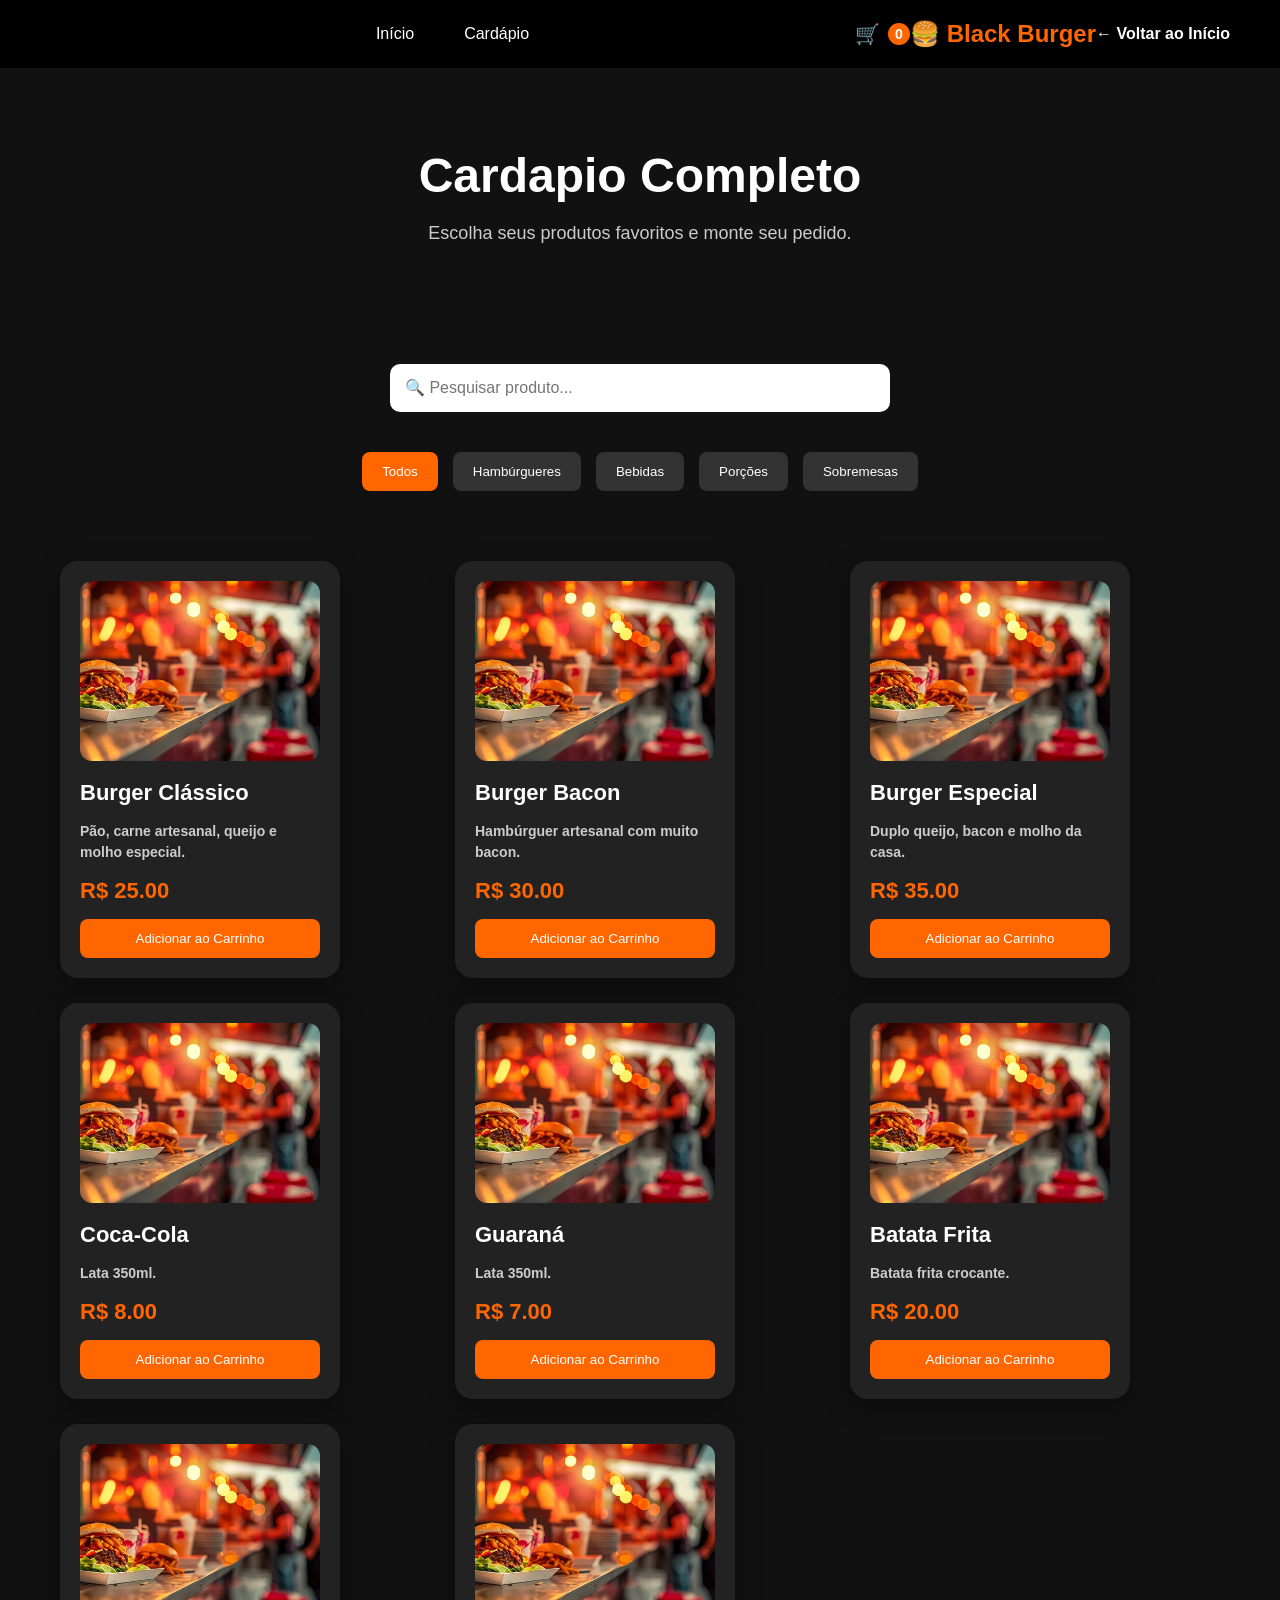
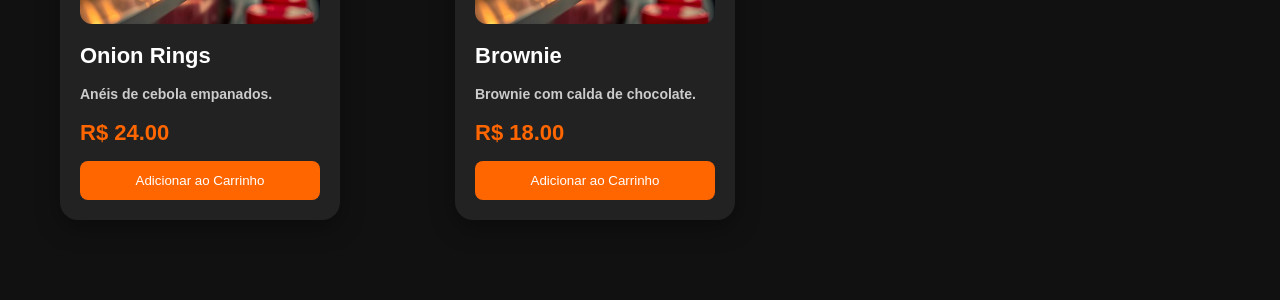
==== cardapio.html @ dda83026 "site funcional" ====
<!DOCTYPE html>
<html lang="pt-BR">
<head>
  <meta charset="UTF-8">
  <title>Cardápio - Black Burger</title>
  <link rel="stylesheet" href="css/style.css">
  <link rel="stylesheet" href="css/cardapio.css">
</head>

<body>

  <nav class="navbar-cardapio">

     <ul class="nav-menu">
    <li><a href="index.html">Início</a></li>
    <li><a href="#">Cardápio</a></li>
  </ul>

  <div class="carrinho">
            🛒 <span>0</span>

  </div>
  
    <h2>🍔 Black Burger</h2>
  <a href="index.html" class="voltar">
     ← Voltar ao Início
  </a>

  </nav>

  <div id="overlay" class="overlay">
    <div class="painel-carrinho">

        <div class="topo-carrinho">
            <h2>Seu Carrinho</h2>

            <button id="fecharCarrinho">
                ✖
            </button>

        </div>

        <div id="lista-carrinho">
        </div>

        <h3 id="total">
            Total: R$ 0,00
        </h3>

        <button id="finalizarPedido">
            Finalizar Pedido
        </button>

    </div>
</div>

  <header class="hero-cardapio">

  <h1>Cardapio Completo</h1>
  <p> Escolha seus produtos favoritos e monte seu pedido.</p>

  </header>

<section class="pesquisa">

  <input
  type="text"
  id="pesquisa"
  placeholder="🔍 Pesquisar produto..."
  >

</section>

<section class="filtros">

    <button class="filtro ativo" data-categoria="todos">
        Todos
    </button>

    <button class="filtro" data-categoria="hamburguer">
        Hambúrgueres
    </button>

    <button class="filtro" data-categoria="bebida">
        Bebidas
    </button>

    <button class="filtro" data-categoria="porcao">
        Porções
    </button>

    <button class="filtro" data-categoria="sobremesa">
        Sobremesas
    </button>

</section>

<main>

  <section id="produtos">
  </section>

</main>

<div id="toast" class="toast">
  Produto adicionado ao carrinho!
</div>

<script src="js/produtos.js"></script>
<script src="js/toast.js"></script>
<script src="js/carrinho.js"></script>
<script src="js/cardapio.js"></script>

</body>
</html>
---- css/style.css ----
* {
      margin: 0;
      padding: 0;
      box-sizing: border-box;
      font-family: 'Poppins', sans-serif;
    }

   body {
    background: #111;
  color: white;
} 

    nav{
  display: flex;
  justify-content: space-between;
  align-items: center;

  padding: 20px 50px;

  background: rgba(0,0,0,0.7);
  position: fixed;
  width: 100%;
  z-index: 1000;
}

.nav-menu{
  display: flex;
  justify-content: center;
  align-items: center;
  gap: 50px;
  list-style: none;
  flex: 1;
}

.carrinho{
  display: flex;
  align-items: center;
  gap: 8px;
  font-size: 20px;
  cursor: pointer;
}

.carrinho span{
    background:#ff6600;
    color:white;
    width:22px;
    height:22px;
    border-radius:50%;
    display:flex;
    justify-content:center;
    align-items:center;
    font-size:14px;
    font-weight:bold;
}

nav a{
  color: white;
  text-decoration: none;
}
    
    .hero {
      height: 100vh;
      background: 
    linear-gradient(rgba(0,0,0,0.6), rgba(0,0,0,0.6)),
   url('../imagens/logo.jpeg') no-repeat center/cover;
      text-align: center;
      padding-top: 100px;
      display: flex;
      flex-direction: column;
      justify-content: center;
      align-items: center;
    }

    .hero h1 {
      font-size: 5rem;
      margin-bottom: 20px;
    }

    .hero p{
      font-size:1.2rem;
      max-width: 600px;
      line-height: 1.6;
      margin-bottom: 40px;
    }

    .hero-info{
      margin-bottom:40px;
      color: #ffcc66;
      font-size: 18px;
      font-weight: 600;
    }

.diferenciais{
  padding: 80px 20px;
  text-align: center;
  background: #181818;
}

.diferenciais h2{
  font-size: 2.5rem;
  margin-bottom: 50px;
}

.cards-diferenciais{
  display: flex;
  justify-content: center;
  gap: 30px;
  flex-wrap: wrap;
}

.card-diferencial{
  background: #222;
  padding: 30px;
   width: 300px;
  transition: .3s;
  border-radius: 15px;
}

.card-diferencial:hover{
  transform: translateY(-8px);
}

.card-diferencial h3{
  font-size: 45px;
  margin-bottom: 20px;
}

.card-diferencial h4{
  color: #ff6600;
  margin-bottom: 15px;
  font-size: 22px;
}

.card-diferencial p{
  color: #ccc;
  line-height: 1.6;
}

    .sobre {
      text-align: center;
      padding: 50px 20px;
    }

    .sobre h2 {
      font-size: 2.5rem;
      margin-bottom: 10px ;
    }
   
.cardapio {
  text-align: center;
  padding: 50px 20px;
  margin-top: 40px;
}

.btn:hover{
   transform: translateY(-5px) scale(1.05);
    background:#ff8533;
    box-shadow:0 12px 25px rgba(255,102,0,.5);
}

   .btn{
    display: inline-block;
    background: #ff6600;
    color: white;
    padding: 18px 45px;
    border-radius: 10px;
    text-decoration: none;
    font-weight: bold;
    transition: 0.3s;
    box-shadow: 0 8px 20px rgba(255,102,0,.4);
    letter-spacing:1px;
} 
.btn-card:hover{
  background: #ff8533;
  transform:translateY(-3px);
}

    .destaques {
      padding: 80px 20px;
      text-align: center;
    }

    .destaques h2 {
      margin-bottom: 20px;
    }

    .descricao{
      color: #ccc;
      font-size:14px;
      margin: 15px 0;
      line-height: 1.5;
    }

    .preco{
      color: #ff6600;
      font-size: 22px;
      font-weight: bold;
    }

    .btn-card{
      background:#ff6600;
      color: white;
      padding:12px;
      border: none;
      border-radius:8px;
      cursor: pointer;
      width:100%;
      margin-top:15px;
      transition:.3s;
    }

    .avaliacao{
      color: #FFD700;
      font-size: 18px;
      margin-top: 12px;
    
    }
    .cards {
      display: flex;
      flex-wrap: wrap;
      justify-content: center;
      gap: 20px;
    }

    .card {
      background: #222;
      padding: 20px;
      border-radius: 18px;
      width: 280px;
      transition: .3s;
      overflow: hidden;
      box-shadow: 0 8px 25px rgba(0,0,0,.35);
    }

    .card h3{
      margin: 15px 0 8px;
      font-size: 22px;
    }

    .card p{
      font-weight: bold;
    }

    
    .card img {
      width: 100%;
      border-radius: 12px;
       height: 180px;
       object-fit: cover;
       transition: .4s;
    }

    .card:hover img{
      transform: scale(1.05);
    }

    .card:hover{
  transform: translateY(-8px);
}

.painel-carrinho{
    width:420px;
    height:100vh;
    max-width:100%;
    background:#1b1b1b;
    color: white;
    display:flex;
    flex-direction:column;
    transform: translateX(100%);
    transition: .35s;
    box-shadow:-5px 0 20px rgba(0,0,0,.4);
}

#total{
  color:white;
}

.overlay.ativo .painel-carrinho{
    transform:translateX(0);
}

.topo-carrinho{
    display:flex;
    justify-content:space-between;
    align-items:center;
    padding:20px;
    border-bottom: 1px solid #333;
}

.topo-carrinho h2{
  margin: 0;
}

.painel-carrinho h2{
  color: #ff6600;
}

#fecharCarrinho{
    background:none;
    border:none;
    font-size:24px;
    cursor:pointer;
    transition:.3s;
    position: relative;
    z-index:99999;
}

#fecharCarrinho:hover{
    transform:rotate(90deg);
}

#lista-carrinho{
  flex:1;
  overflow-y:auto ;
  padding:20px;
}

#total{
    padding:15px 20px;
    border-top:1px solid #ddd;
    font-size:20px;
    font-weight:bold;
}

#finalizarPedido{
  width:calc(100% - 40px);
  margin: 20px;
  border-radius: 10px;
  transition: .3s ease;
  color: white;
  background-color: #ff6600;
  cursor: pointer;
  border:none;
  margin-top: 15px;
  padding: 12px 18px;
  font-size: 14px;
  font-weight: bold;
  box-shadow: 0 4px 10px rgba(0,0,0,0.3);
}

#finalizarPedido:hover {
  transform: translateY(-4px);
  background-color: #ff7b26;
  box-shadow:0 8px 18px rgba(255,102,0,.45);
}

#finalizarPedido:active{
  transform: scale(.97);
}

.escondido{
  display:none;
}

#total{
  margin-top: 20px;
  font-size: 20px;
}

.controle-quantidade{
    display:flex;
    justify-content:center;
    align-items:center;
    gap:12px;
    margin:15px 0;
}

.controle-quantidade button{
    width:35px;
    height:35px;
    border:none;
    border-radius:8px;
    background:#ff6600;
    color:white;
    cursor:pointer;
    font-size:18px;
}

.controle-quantidade span{
    font-size:18px;
    font-weight:bold;
    min-width:20px;
    text-align:center;
}

.remover{
    width:100%;
    margin-top:10px;
    padding:10px;
    border:none;
    border-radius:8px;
    background:#c0392b;
    color:white;
    cursor:pointer;
}

    footer {
      text-align: center;
      padding: 30px;
      background: #000;
      margin-top: 50px;
    }

    #toast{
    position: fixed;
    right: 20px;
    bottom: 20px;
    background: #222;
    color: white;
    padding: 15px 20px;
    border-left: 5px solid #ff6600;
    border-radius: 10px;
    box-shadow: 0 10px 25px rgba(0,0,0,.35);
    opacity: 0;
    pointer-events: none;
    transform: translateY(30px);
    transition: .3s;
    z-index: 9999;
}

#toast.mostrar{
    opacity: 1;
    transform: translateY(0);
}

.toast{
    position: fixed;
    right: 20px;
    bottom: 20px;
    background: #27ae60;
    color: white;
    padding: 15px 22px;
    border-radius: 10px;
    font-weight: bold;
    opacity: 0;
    transform: translateY(30px);
    transition: .35s;
    pointer-events: none;
    z-index: 9999;
}

.toast.mostrar{
    opacity: 1;
    transform: translateY(0);
}

.overlay.ativo .painel-carrinho{
    transform: translateX(0);
}

.carrinho-vazio{
    text-align:center;
    padding:35px 10px;
    color:#ccc;
}

.carrinho-vazio h3{
    font-size:42px;
    margin-bottom:15px;
}

.carrinho-vazio p{
    font-weight:bold;
    margin-bottom:8px;
}

.carrinho-vazio small{
    color:#888;
    line-height:1.5;
}

.overlay{
    position: fixed;
    inset: 0;
    background: rgba(0,0,0,.55);
    display: flex;
    justify-content: flex-end;
    opacity: 0;
    visibility: hidden;
    transition: .35s;
    z-index: 9999;
}

.overlay.ativo{
    opacity: 1;
    visibility: visible;
}

/* FUNDO ESCURO */

.overlay{
    position: fixed;
    inset: 0;
    background: rgba(0,0,0,.55);
    display: flex;
    justify-content: flex-end;
    opacity: 0;
    visibility: hidden;
    transition: .35s;
    z-index: 9999;
}

.overlay.ativo{
    opacity: 1;
    visibility: visible;
}

    @media (max-width: 600px) {
      .hero h2 {
        font-size: 1.8rem;
      }
    }
---- css/cardapio.css ----
body{
    background:#111;
    color:white;
    font-family:'Poppins',sans-serif;
}

.navbar-cardapio{
    display:flex;
    justify-content:space-between;
    align-items:center;
    padding:20px 50px;
    background:#000;
    position:sticky;
    top:0;
    z-index:1000;
}

.navbar-cardapio h2{
    color:#ff6600;
}

.voltar{
    color:white;
    text-decoration:none;
    font-weight:bold;
    transition:.3s;
}

.voltar:hover{
    color:#ff6600;
}

.hero-cardapio{
    text-align:center;
    padding:80px 20px;
}

.hero-cardapio h1{
    font-size:48px;
    margin-bottom:20px;
}

.hero-cardapio p{
    color:#ccc;
    font-size:18px;
}

.pesquisa{
    display:flex;
    justify-content:center;
    margin:40px 0;
}

#pesquisa{
    width:500px;
    max-width:90%;
    padding:15px;
    border:none;
    border-radius:10px;
    font-size:16px;
}

.filtros{
    display:flex;
    justify-content:center;
    gap:15px;
    flex-wrap:wrap;
    margin-bottom:50px;
}

.filtro{
    padding:12px 20px;
    border:none;
    border-radius:8px;
    cursor:pointer;
    background:#333;
    color:white;
    transition:.3s;
}

.filtro:hover{
    background:#ff6600;
}

.filtro.ativo{
    background:#ff6600;
}

#produtos{
    display:grid;
    grid-template-columns:repeat(auto-fit,minmax(280px,1fr));
    gap:25px;
    padding:20px 60px 80px;
}
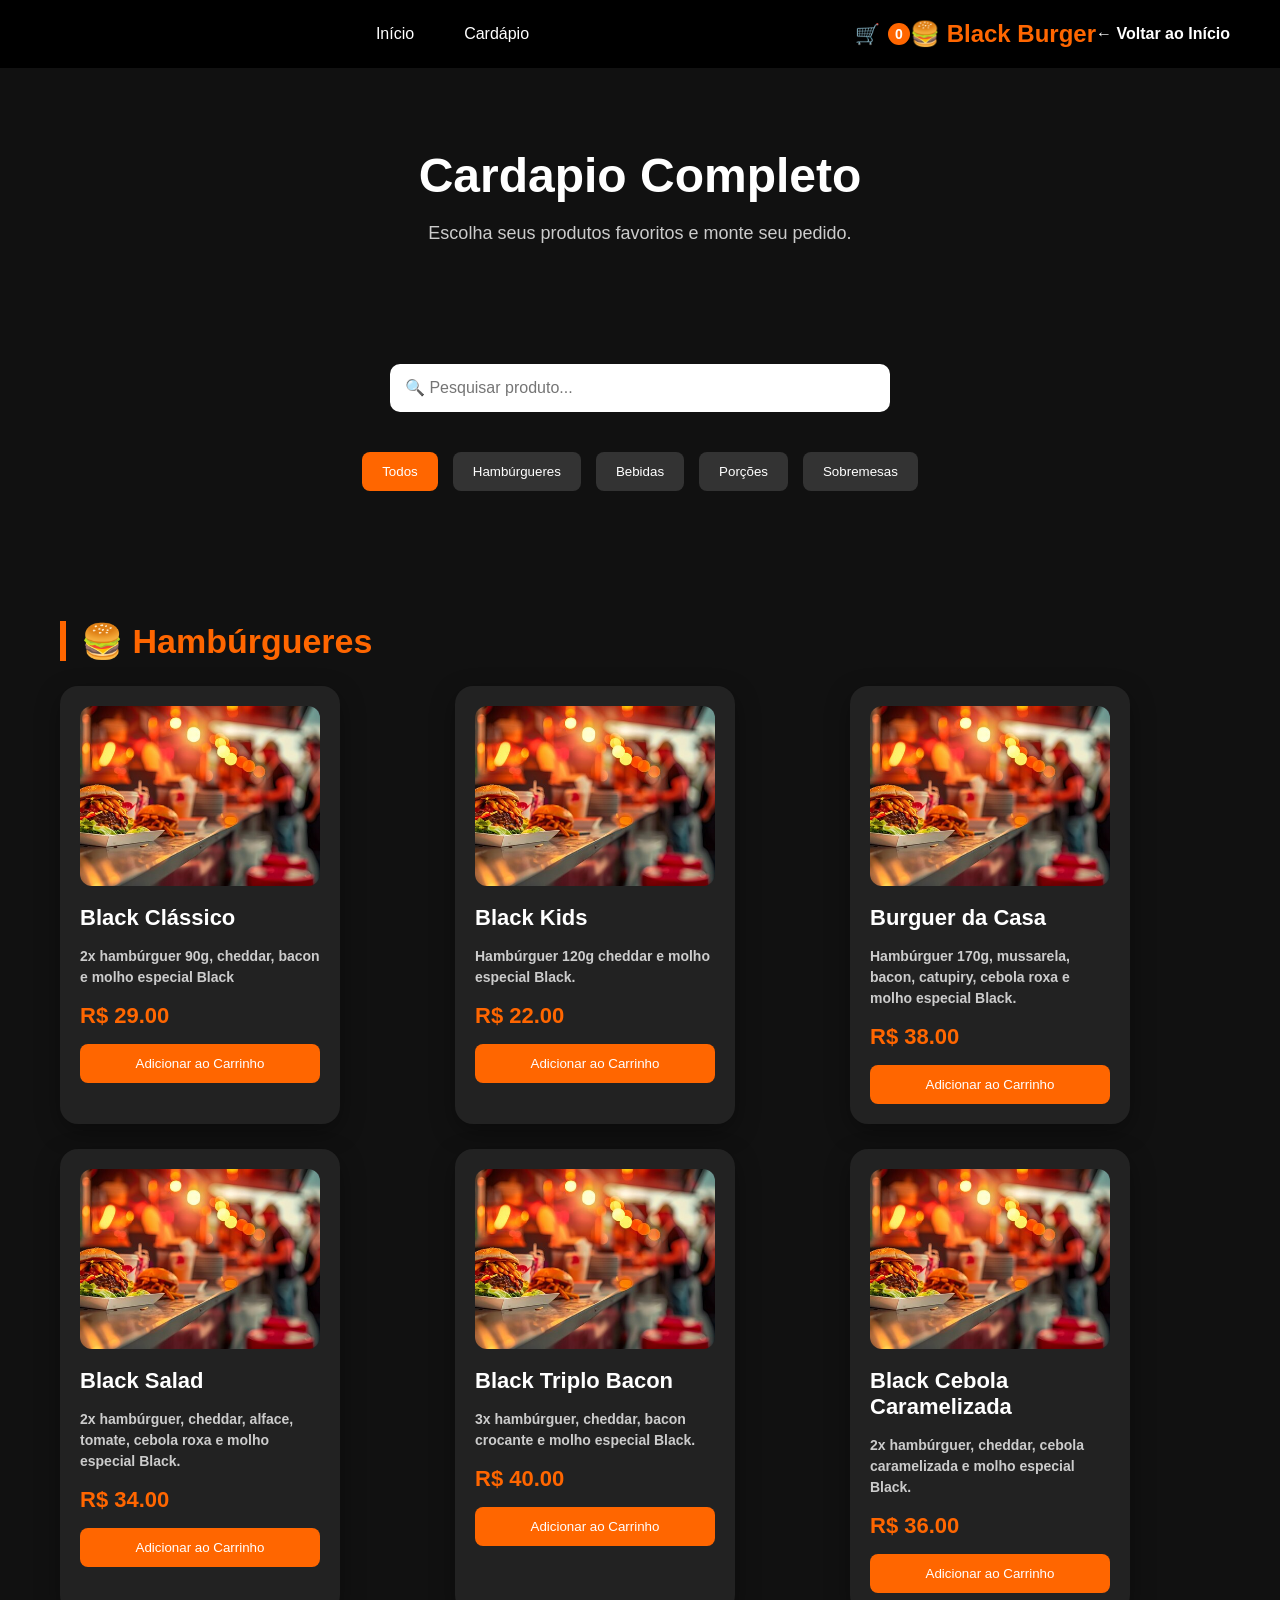
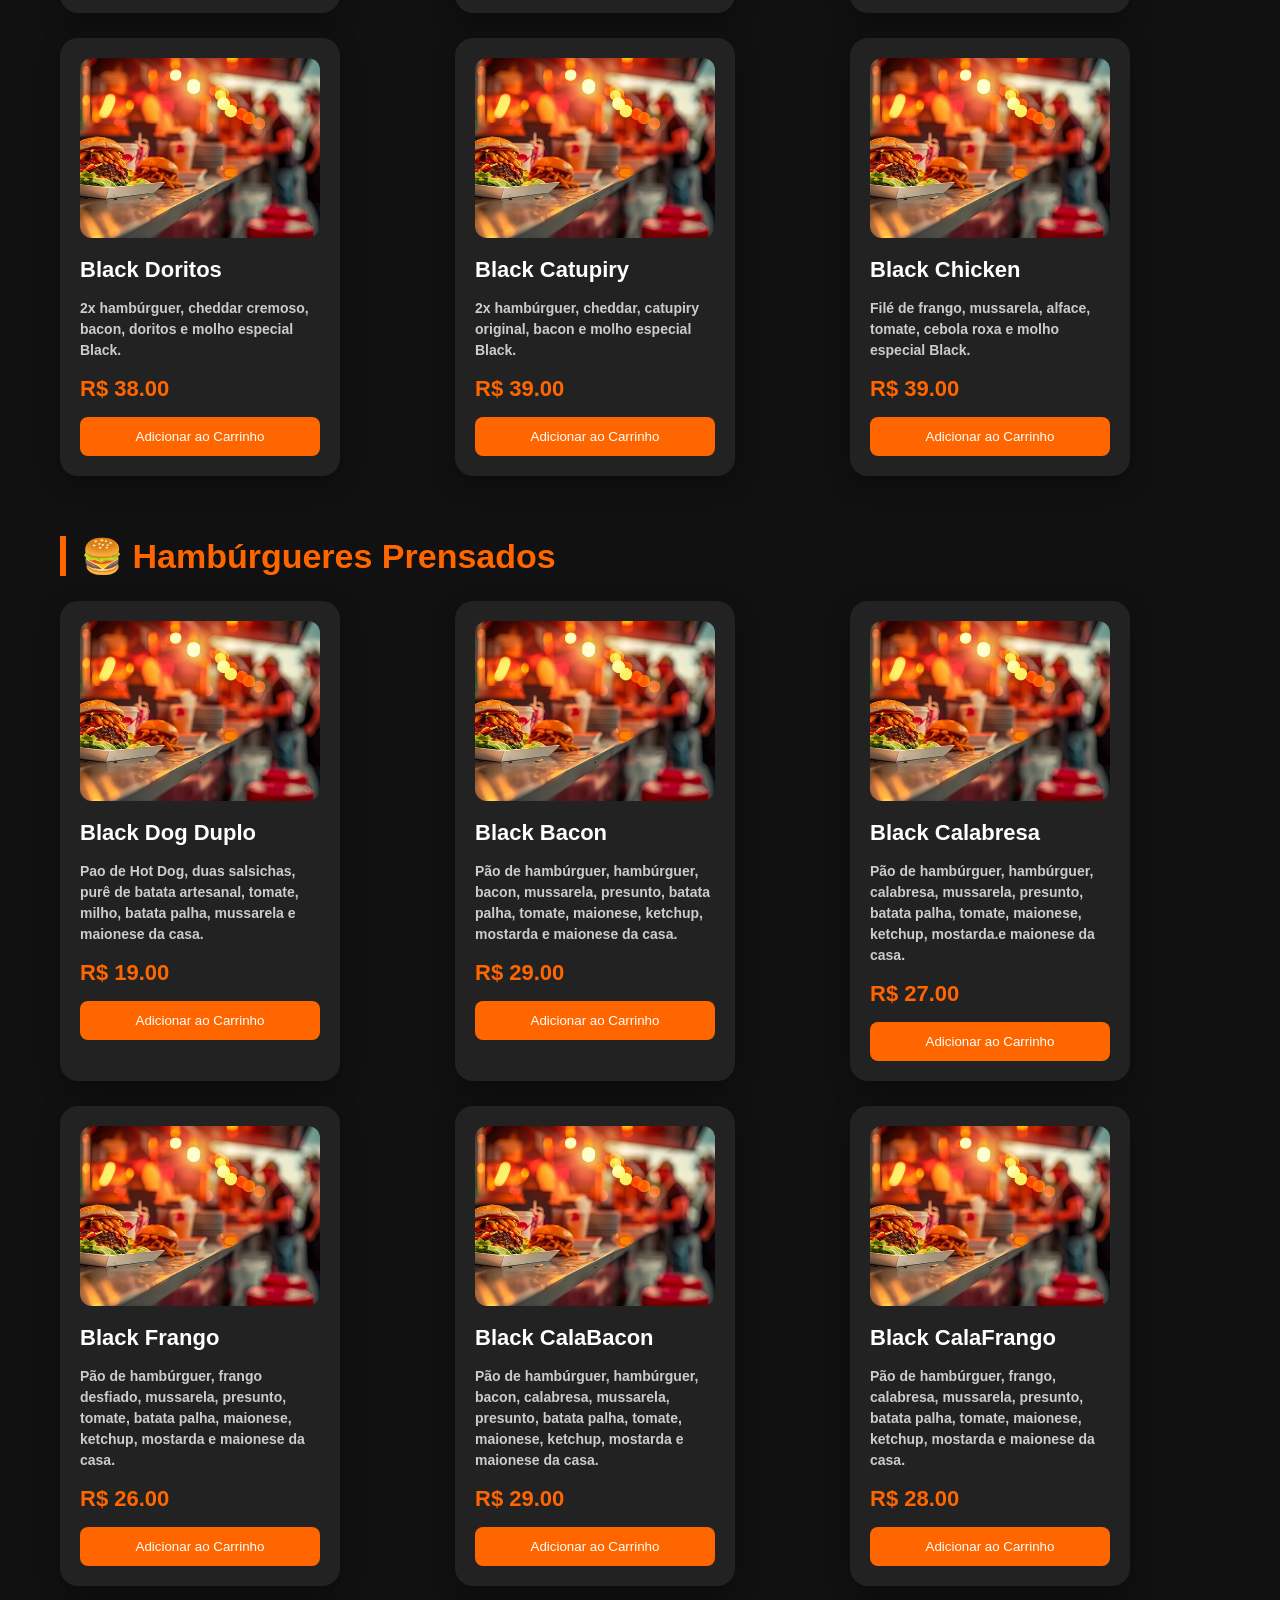
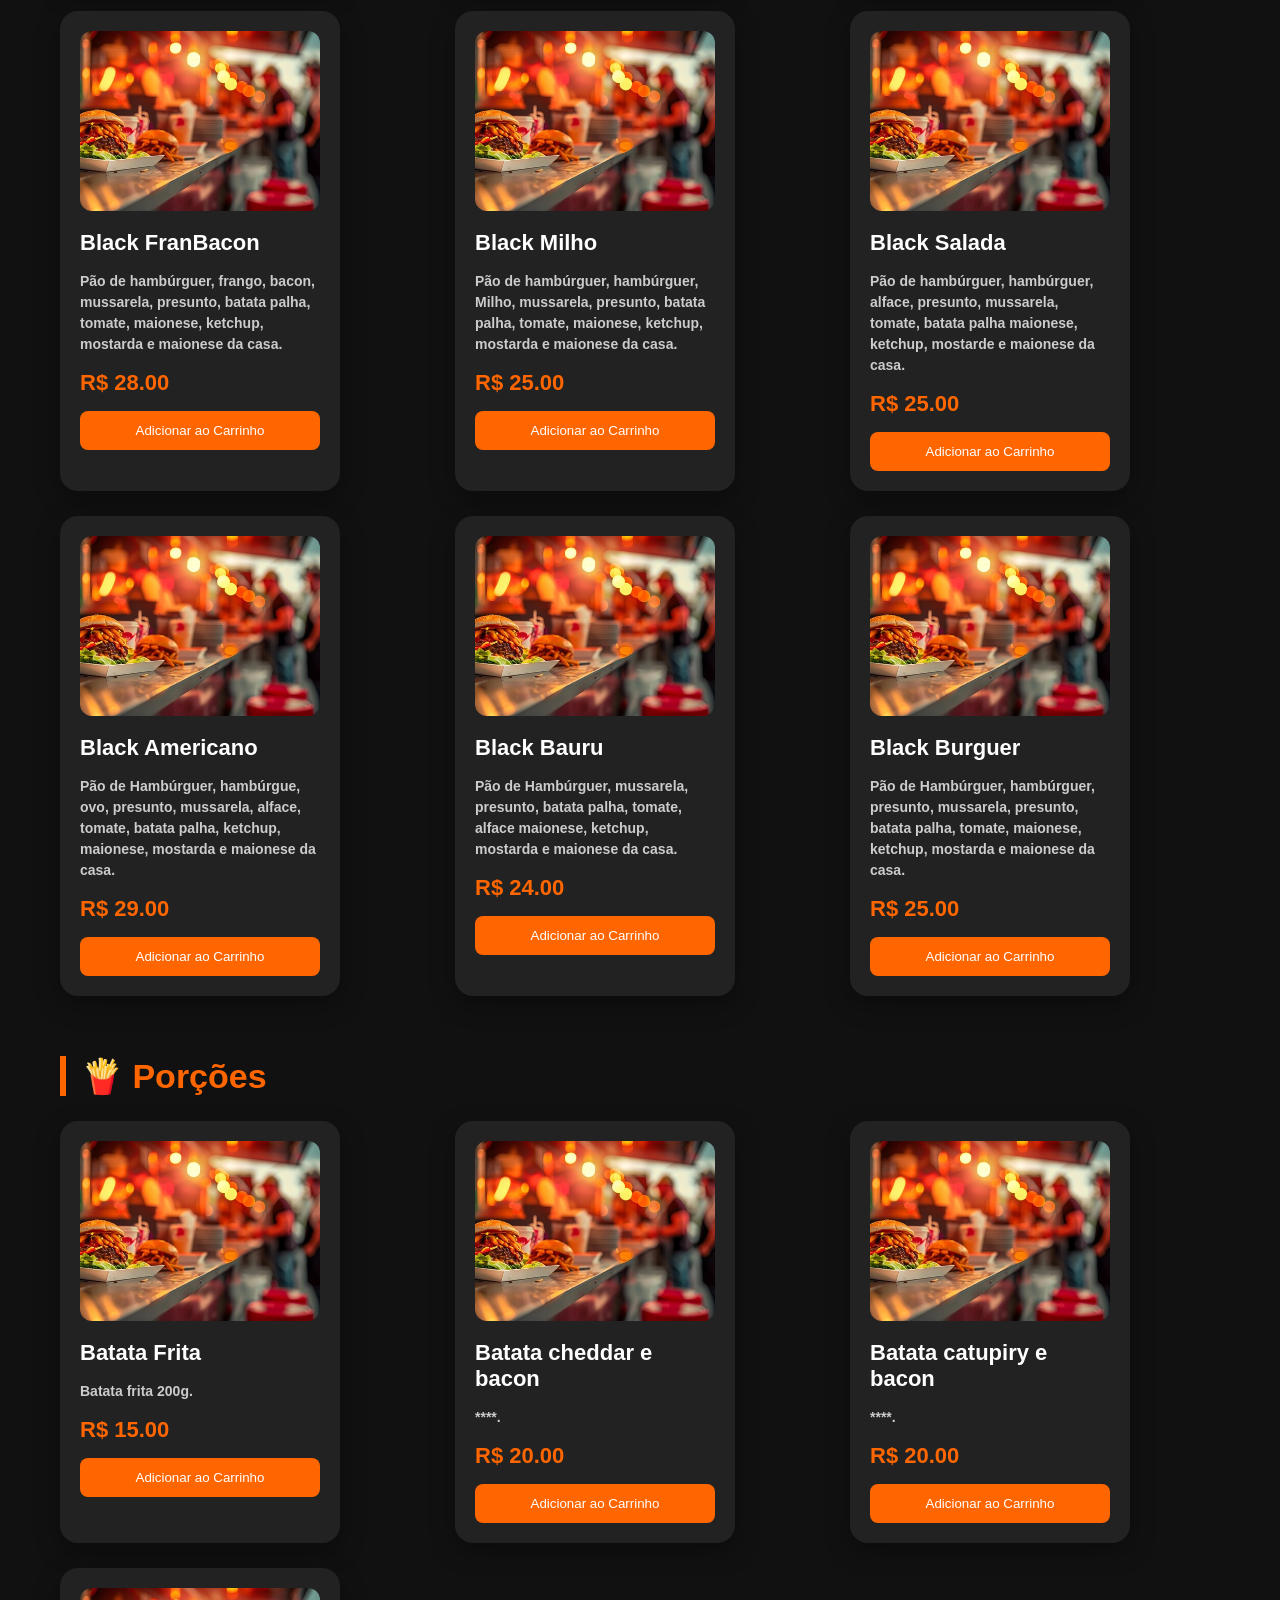
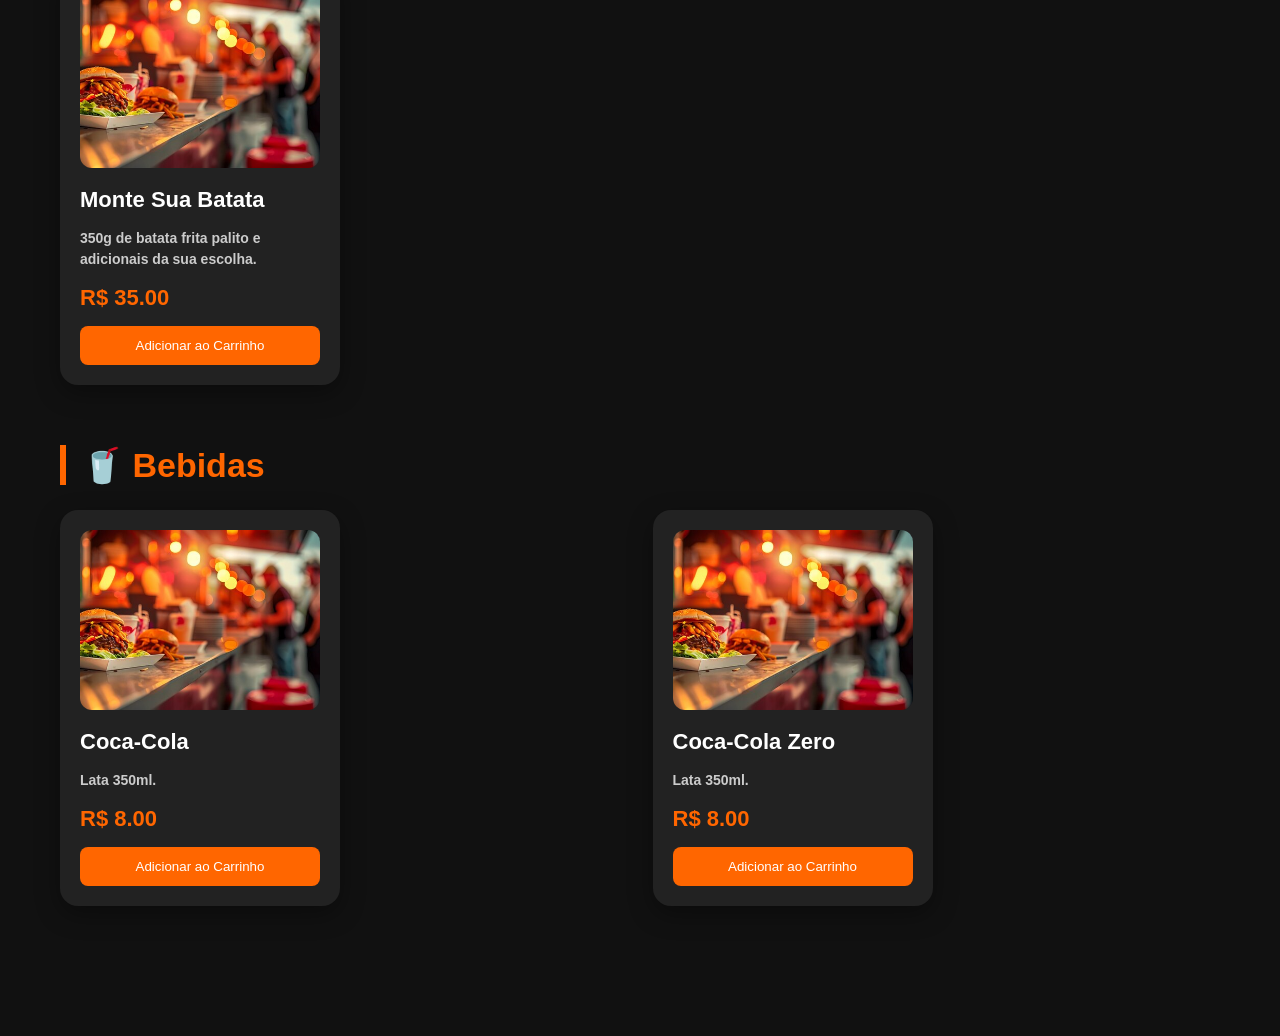
==== commit 50f03ee3: "adiciona modal para seleção de combo" ====
--- a/cardapio.html
+++ b/cardapio.html
@@ -5,6 +5,7 @@
   <title>Cardápio - Black Burger</title>
   <link rel="stylesheet" href="css/style.css">
   <link rel="stylesheet" href="css/cardapio.css">
+  <link rel="stylesheet" href="css/responsivo.css">
 </head>
 
 <body>
@@ -97,13 +98,38 @@
 
 <main>
 
-  <section id="produtos">
-  </section>
-
+  <div id="produtos"> </div>
+  
 </main>
 
 <div id="toast" class="toast">
   Produto adicionado ao carrinho!
+</div>
+
+<div id="modalCombo" class="modal-combo">
+    <div class="modal-conteudo">
+        <h2 id="tituloCombo"></h2>
+        <p>Escolha como deseja seu pedido:</p>
+
+        <button id="btnLanche" class="btn-opcao">
+            🍔 Apenas Lanche
+        <small id="precoLanche"></small>
+    </button>
+
+   <button id="btnCombo" class="btn-opcao destaque">
+    🍟 Combo ⭐
+    <small>
+        Acompanha Batata Frita + Refrigerante
+    </small>
+    <small id="precoCombo"></small>
+</button>
+
+        <button id="fecharModal" class="btn-fechar">
+            Cancelar
+        </button>
+
+    </div>
+
 </div>
 
 <script src="js/produtos.js"></script>
--- a/css/style.css
+++ b/css/style.css
@@ -353,8 +353,11 @@
 }
 
 #total{
-  margin-top: 20px;
-  font-size: 20px;
+ padding:20px;
+ font-size:22px;
+ color:#fff;   
+ border-top:1px solid #333;
+ font-weight:bold;
 }
 
 .controle-quantidade{
@@ -385,13 +388,18 @@
 
 .remover{
     width:100%;
-    margin-top:10px;
+    margin-top:12px;
     padding:10px;
+    background:#c0392b;
     border:none;
+    color:white;
     border-radius:8px;
-    background:#c0392b;
-    color:white;
     cursor:pointer;
+    transition:.3s;
+}
+
+.remover:hover{
+    background:#e74c3c;
 }
 
     footer {
@@ -469,6 +477,8 @@
     line-height:1.5;
 }
 
+/* FUNDO ESCURO */
+
 .overlay{
     position: fixed;
     inset: 0;
@@ -486,28 +496,156 @@
     visibility: visible;
 }
 
-/* FUNDO ESCURO */
-
-.overlay{
+.item-carrinho{
+    background: #222;
+    border: 1px solid #333;
+    border-radius: 12px;
+    padding: 15px;
+    margin-bottom: 15px;
+    transition: .3s;
+}
+
+.item-carrinho:hover{
+    border-color: #ff6600;
+    transform: translateY(-2px);
+}
+
+.item-carrinho h4{
+    color:#fff;
+    font-size:18px;
+    margin-bottom:10px;
+}
+
+.subtotal{
+    text-align:center;
+    font-size:18px;
+    font-weight:bold;
+    color:#ff6600;
+    margin:10px 0;
+}
+
+.controle-quantidade button:hover{
+    background:#ff8533;
+}
+
+.controle-quantidade button:active{
+    transform:scale(.95);
+}
+
+
+
+
+.modal-combo{
     position: fixed;
     inset: 0;
-    background: rgba(0,0,0,.55);
+    background: rgba(0,0,0,.6);
+    display: none;
+    justify-content: center;
+    align-items: center;
+    z-index: 9999;
+}
+
+.modal-combo.ativo{
     display: flex;
-    justify-content: flex-end;
-    opacity: 0;
-    visibility: hidden;
-    transition: .35s;
-    z-index: 9999;
-}
-
-.overlay.ativo{
-    opacity: 1;
-    visibility: visible;
-}
-
-    @media (max-width: 600px) {
-      .hero h2 {
-        font-size: 1.8rem;
-      }
-    }
-    +}
+
+.modal-conteudo{
+    width: 90%;
+    max-width: 380px;
+    background: #1a1a1a;
+    color:white;
+    border:2px soli #ff6600;
+    border-radius: 15px;
+    padding: 25px;
+    text-align: center;
+    animation: aparecer .3s ease;
+}
+
+.modal-conteudo h2{
+    margin-bottom: 10px;
+}
+
+.modal-conteudo p{
+    margin-bottom: 20px;
+    color: #d6d6d6;
+}
+
+.btn-opcao{
+    width: 100%;
+    border: none;
+    border-radius: 10px;
+    padding: 15px;
+    margin-bottom: 12px;
+    background: #ff6600;
+    color: white;
+    font-size: 16px;
+    font-weight: bold;
+    cursor: pointer;
+    transition: .3s;
+}
+
+.btn-opcao:hover{
+    transform: translateY(-3px);
+}
+
+.btn-opcao small{
+    display: block;
+    font-size: 13px;
+    margin-top: 5px;
+}
+
+.btn-fechar{
+    width: 100%;
+    border:1px solid #2c2c2c;
+    background: #2c2c2c;
+    color:white;
+    padding: 12px;
+    border-radius: 10px;
+    cursor: pointer;
+    transition: .3s;
+}
+
+.btn-fechar:hover{
+    background: #3b3b3b;
+}
+
+.destaque{
+    position: relative;
+    border:2px solid #ffd700;
+    box-shadow:0 0 15px rgba(255,215,0,.35);
+}
+
+.destaque::before{
+    content:"MAIS PEDIDO";
+    position:absolute;
+    top:-12px;
+    right:12px;
+    background:#ff6600;
+    color:white;
+    padding:3px 8px;
+    border-radius:20px;
+    font-size:11px;
+    font-weight:bold;
+}
+
+.texto-combo{
+    display:block;
+    margin-top:5px;
+    font-size:13px;
+    color:#ffe082;
+    font-weight:500;
+}
+
+@keyframes aparecer{
+
+    from{
+        opacity:0;
+        transform:scale(.9);
+    }
+
+    to{
+        opacity:1;
+        transform:scale(1);
+    }
+
+}
--- a/css/cardapio.css
+++ b/css/cardapio.css
@@ -87,8 +87,27 @@
 }
 
 #produtos{
+    padding:20px 60px 80px;
+}
+
+.grid-categoria{
     display:grid;
     grid-template-columns:repeat(auto-fit,minmax(280px,1fr));
     gap:25px;
-    padding:20px 60px 80px;
+    margin-bottom:50px;
+}
+
+.titulo-categoria{
+    margin:60px 0 25px;
+    color:#ff6600;
+    font-size:34px;
+    border-left:6px solid #ff6600;
+    padding-left:15px;
+}
+
+.grid-categoria{
+    display:grid;
+    grid-template-columns:repeat(auto-fit,minmax(280px,1fr));
+    gap:25px;
+    margin-bottom:50px;
 }
--- a/css/responsivo.css
+++ b/css/responsivo.css
@@ -0,0 +1,147 @@
+@media (max-width:768px){
+
+nav,
+.navbar-cardapio{
+    padding:15px 25px;
+}
+
+.nav-menu{
+    gap:25px;
+}
+
+.hero h1{
+    font-size:3.5rem;
+}
+
+.hero p{
+    font-size:18px;
+}
+
+.cards{
+    gap:25px;
+}
+
+.card{
+    width:320px;
+}
+
+.cards-diferenciais{
+    gap:20px;
+}
+
+.card-diferencial{
+    width:320px;
+}
+
+#produtos{
+    padding:20px;
+}
+
+.hero-cardapio h1{
+    font-size:40px;
+}
+
+.hero-cardapio p{
+    font-size:17px;
+}
+
+.painel-carrinho{
+    width:380px;
+}
+
+}
+
+@media(max-width:600px){
+
+nav{
+    padding:12px 20px;
+}
+
+.nav-menu{
+    gap:15px;
+}
+
+.nav-menu a{
+    font-size:12px;
+}
+
+.hero{
+    background-position:center;
+}
+
+.hero h1{
+    font-size:2.4rem;
+    line-height:1.1;
+}
+
+.hero p{
+    font-size:15px;
+    padding:0 20px;
+}
+
+.cards{
+    flex-direction:column;
+    align-items:center;
+}
+
+.card{
+    width:100%;
+    padding:15px;
+    max-width:350px;
+}
+
+.btn{
+    padding:14px 30px;
+}
+
+#produtos{
+    grid-template-columns:1fr;
+    padding:12px;
+}
+
+.painel-carrinho{
+    width:100%;
+}
+
+.cards-diferenciais{
+    flex-direction:column;
+    align-items:center;
+}
+
+.card-diferencial{
+    width:100%;
+    max-width:350px;
+}
+
+.hero-info{
+    font-size:15px;
+}
+
+.hero-cardapio h1{
+    font-size:34px;
+}
+
+.hero-cardapio p{
+    font-size:15px;
+    padding:0 20px;
+}
+
+.titulo-categoria{
+    font-size:28px;
+}
+
+.grid-categoria{
+    display:flex;
+    flex-direction:column;
+    align-items:center;
+}
+
+footer{
+    padding:30px 20px;
+}
+
+footer p{
+    font-size:14px;
+}
+
+}
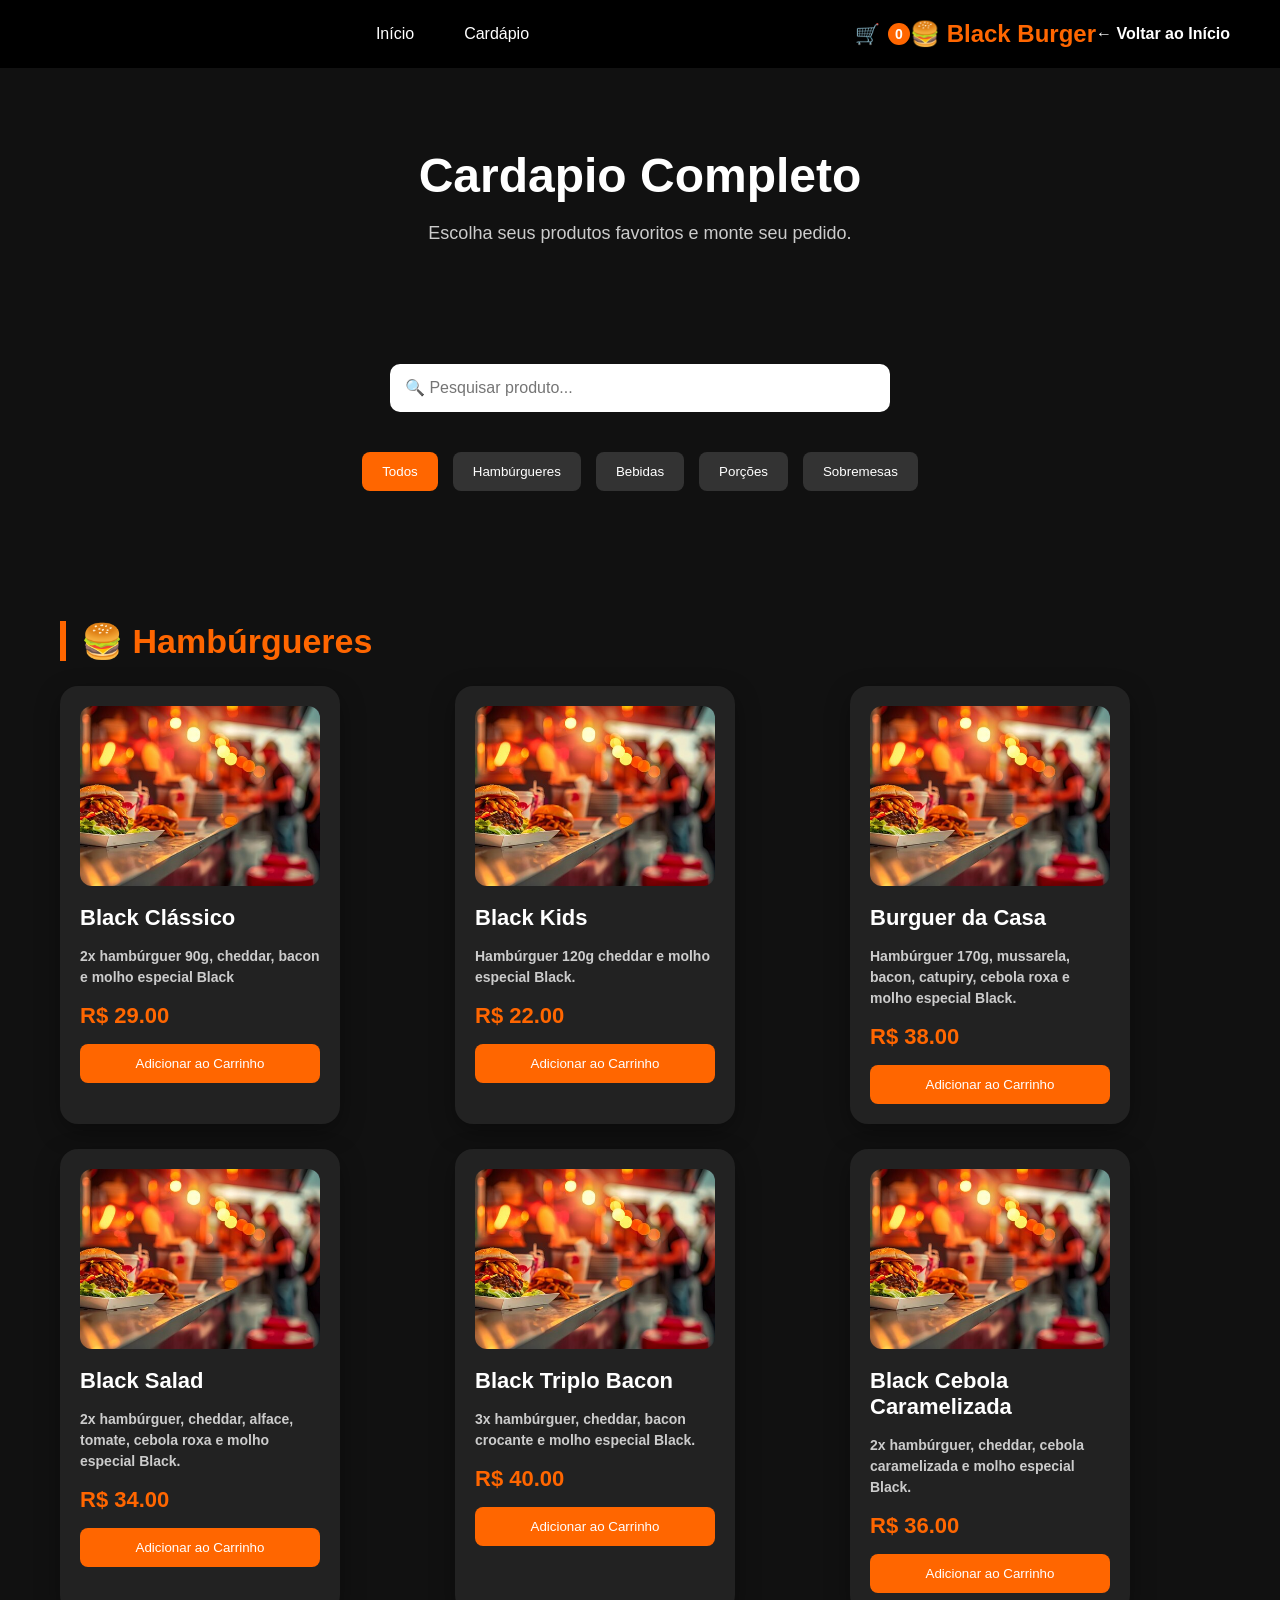
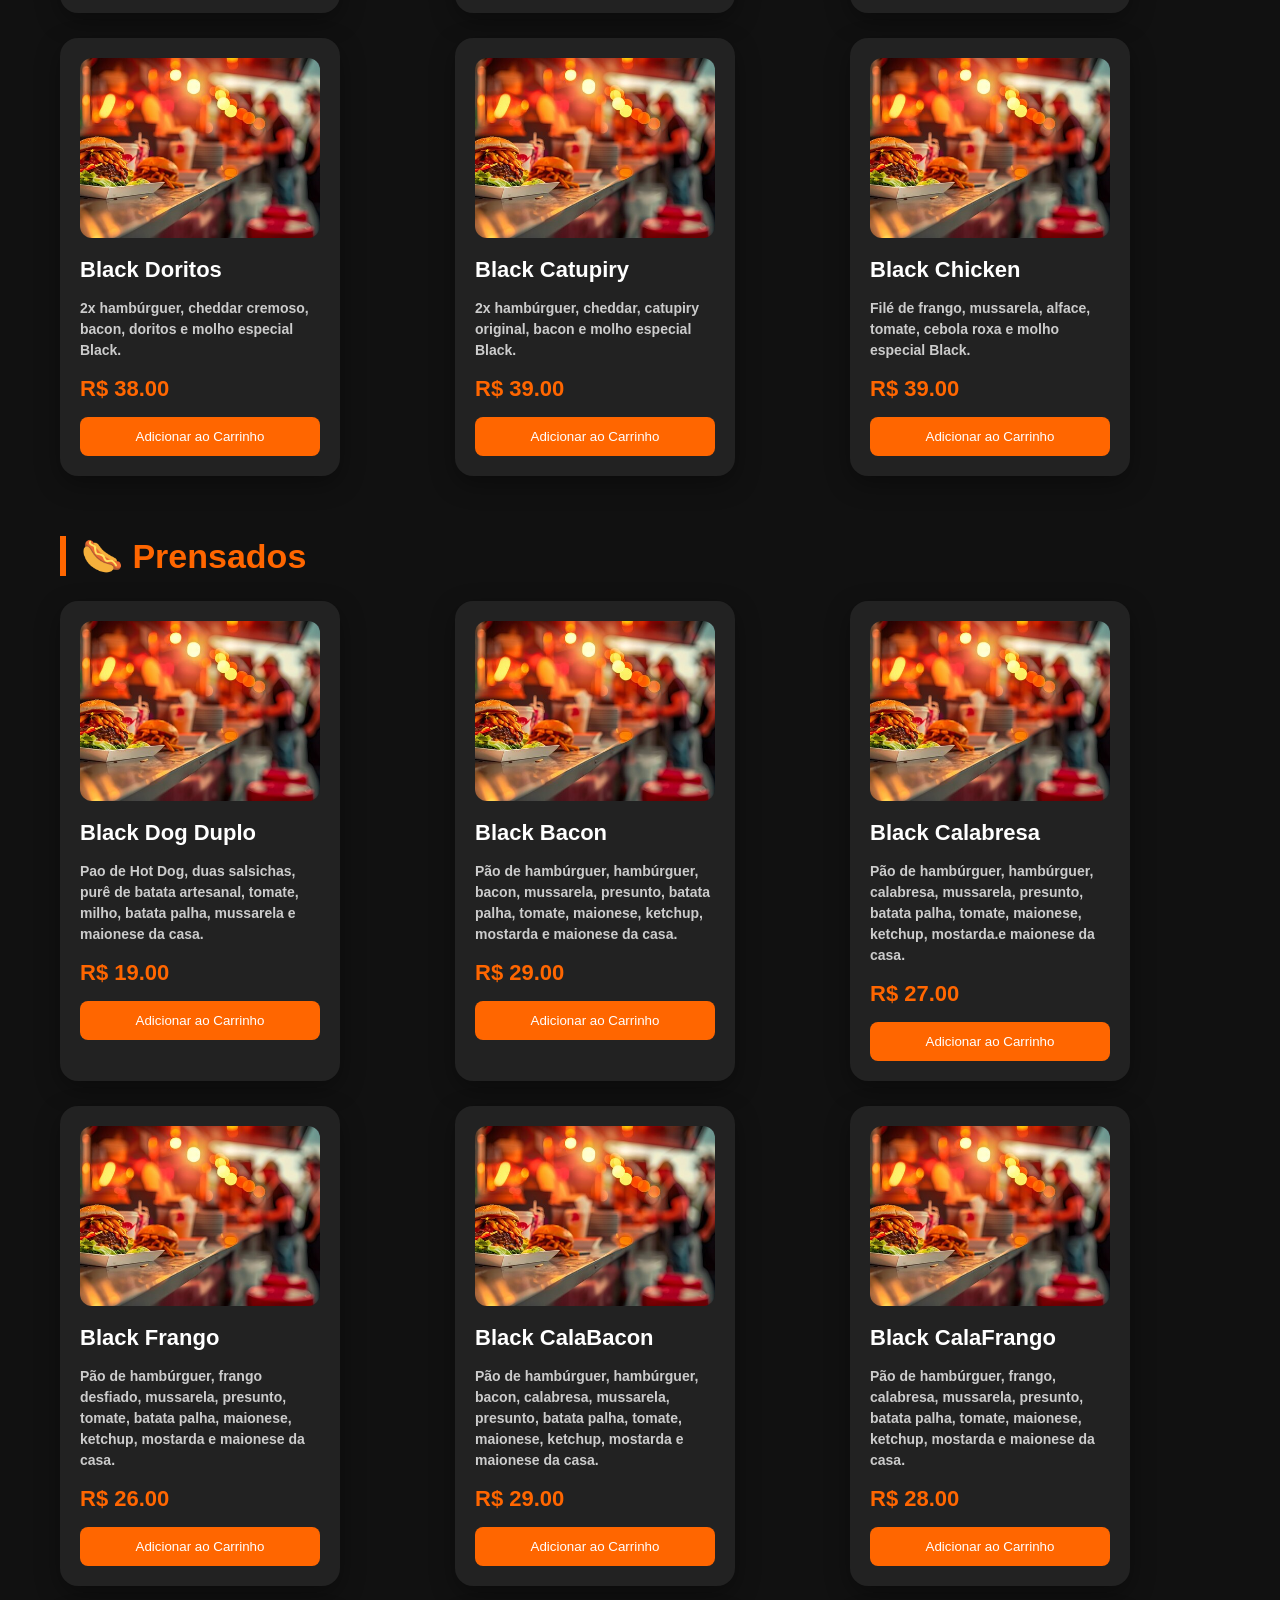
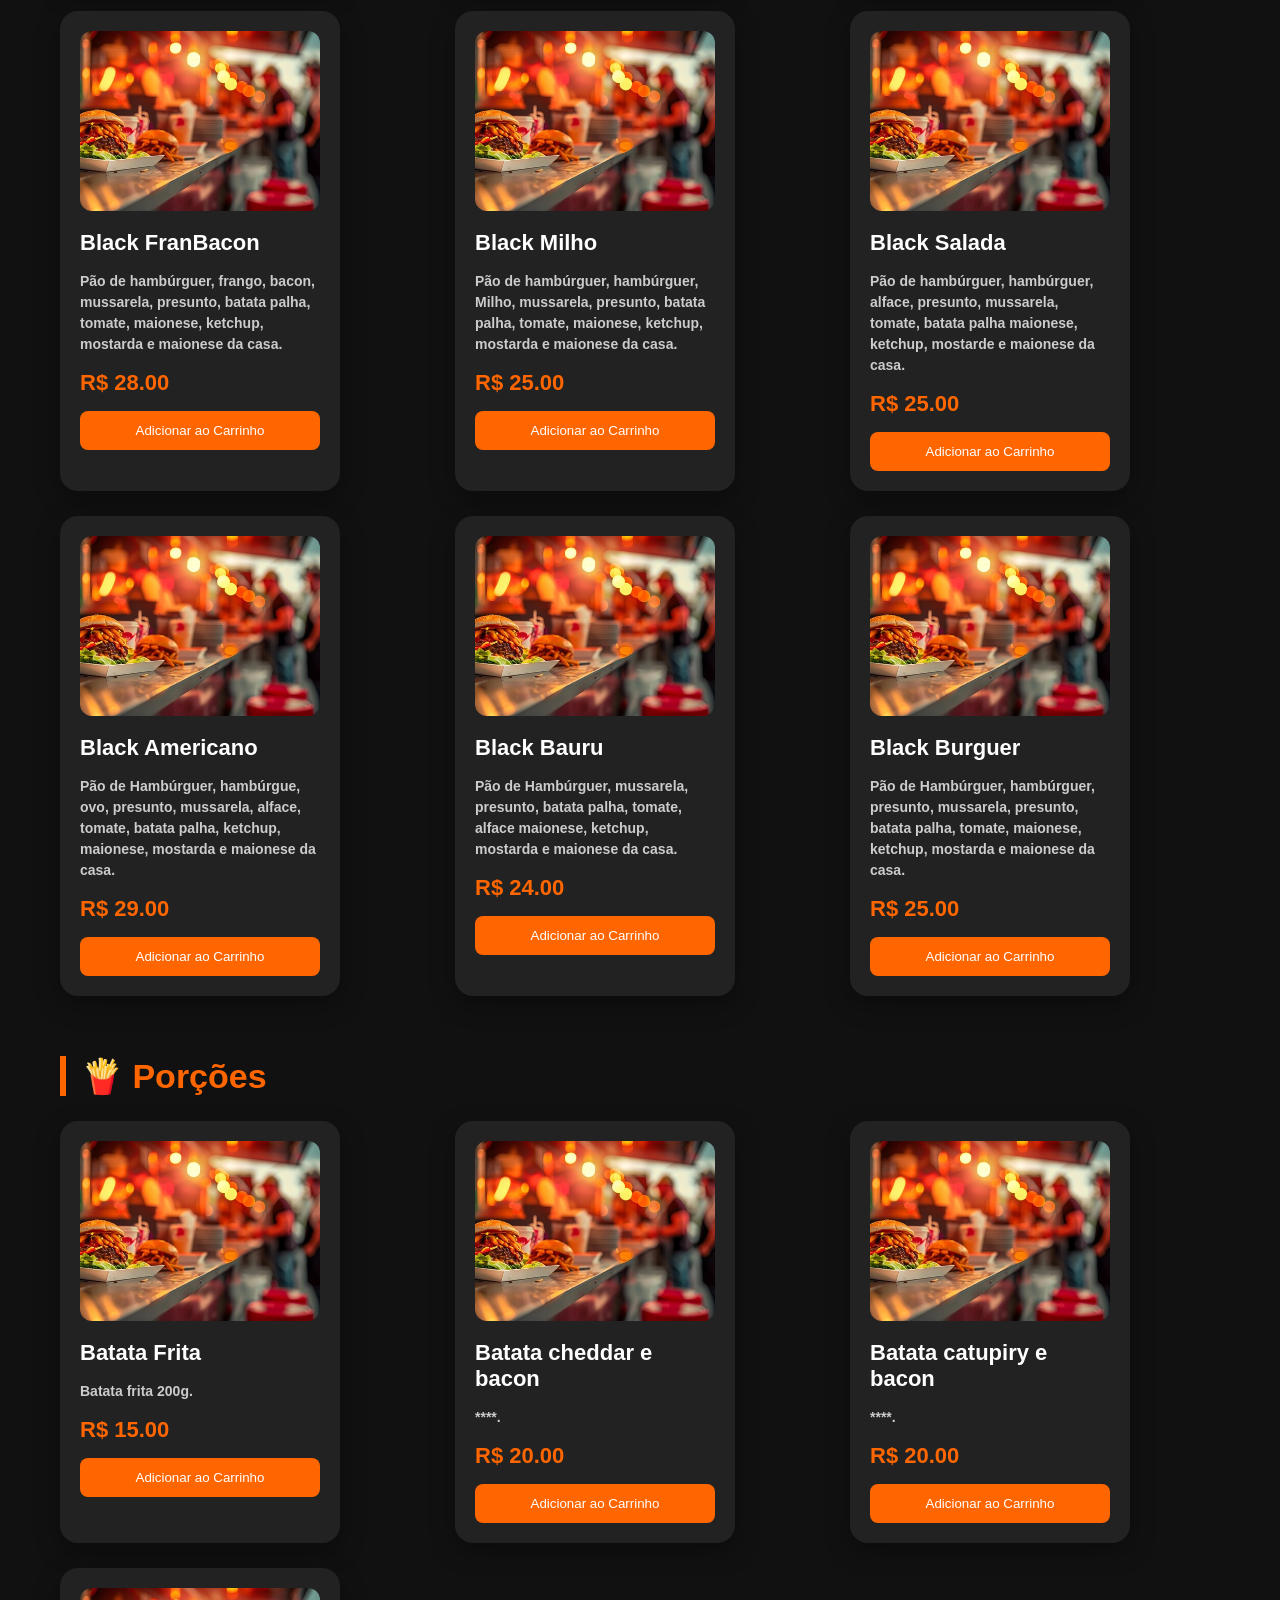
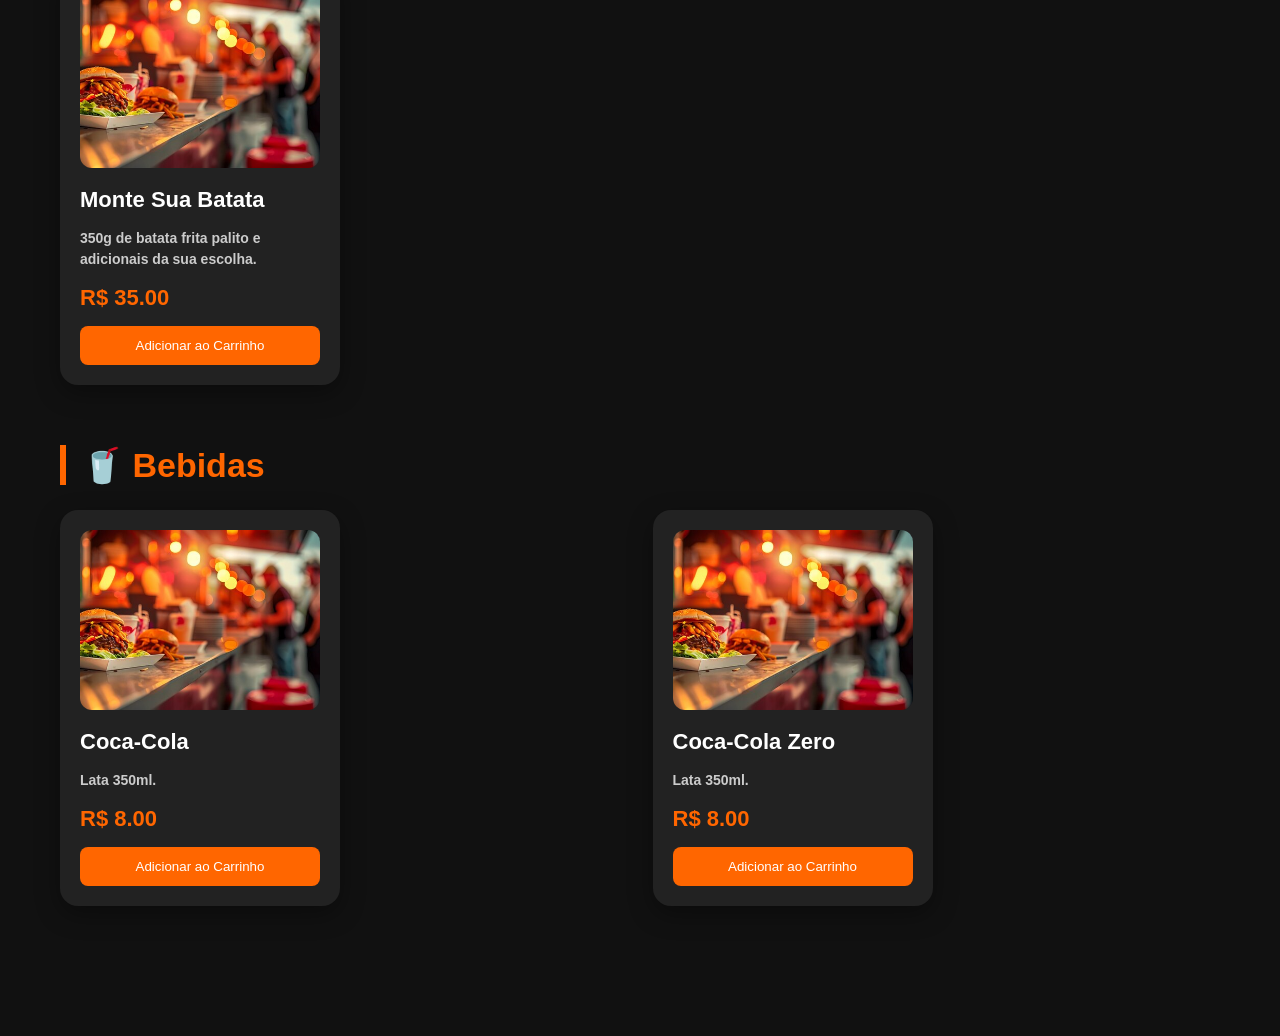
==== commit b2ff9d94: "restura cardapio e corrige modal do combo" ====
--- a/cardapio.html
+++ b/cardapio.html
@@ -55,6 +55,98 @@
     </div>
 </div>
 
+<!-- MODAL PARA FORMULARIO DO PEDIDO-->
+
+<div id="modalPedido" class="modal-pedido">
+    <div class="conteudo-modal">
+        <div class="topo-modal">
+
+            <h2>Finalizar Pedido</h2>
+
+            <button id="fecharModalPedido">
+                ✖
+            </button>
+
+        </div>
+
+        <div class="formulario">
+
+            <input
+            type="text"
+            id="nomeCliente"
+            placeholder="Nome">
+
+            <input
+            type="text"
+            id="telefoneCliente"
+            placeholder="Telefone">
+
+
+            <div class="tipo-pedido">
+
+    <label>
+        <input type="radio" name="tipoPedido" value="Entrega" checked>
+        🚚 Entrega
+    </label>
+
+    <label>
+        <input type="radio" name="tipoPedido" value="Retirada">
+        🏪 Retirada
+    </label>
+
+</div>
+
+<div id="dadosEntrega">
+
+<input
+type="text"
+id="enderecoCliente"
+placeholder="Endereço">
+
+<input
+type="text"
+id="numeroCliente"
+placeholder="Número">
+
+<input
+type="text"
+id="complementoCliente"
+placeholder="Complemento">
+
+</div>
+
+            <select id="pagamentoCliente">
+
+                <option value="">
+                    Forma de pagamento
+                </option>
+
+                <option>
+                    Pix
+                </option>
+
+                <option>
+                    Cartão
+                </option>
+
+                <option>
+                    Dinheiro
+                </option>
+
+            </select>
+
+            <textarea
+            id="observacaoCliente"
+            placeholder="Observações"></textarea>
+
+            <button id="enviarPedido">
+                Enviar Pedido
+            </button>
+
+        </div>
+    </div>
+</div>
+
   <header class="hero-cardapio">
 
   <h1>Cardapio Completo</h1>
@@ -124,7 +216,7 @@
     <small id="precoCombo"></small>
 </button>
 
-        <button id="fecharModal" class="btn-fechar">
+        <button id="fecharModalCombo" class="btn-fechar">
             Cancelar
         </button>
 
@@ -137,5 +229,6 @@
 <script src="js/carrinho.js"></script>
 <script src="js/cardapio.js"></script>
 
+
 </body>
 </html>
--- a/css/style.css
+++ b/css/style.css
@@ -153,9 +153,9 @@
 }
 
 .btn:hover{
-   transform: translateY(-5px) scale(1.05);
+   transform: translateY(-2px) scale(1.03);
     background:#ff8533;
-    box-shadow:0 12px 25px rgba(255,102,0,.5);
+    box-shadow:0 8px 18px rgba(255,102,0,.35);
 }
 
    .btn{
@@ -554,7 +554,7 @@
     max-width: 380px;
     background: #1a1a1a;
     color:white;
-    border:2px soli #ff6600;
+    border:2px solid #ff6600;
     border-radius: 15px;
     padding: 25px;
     text-align: center;
@@ -636,6 +636,105 @@
     font-weight:500;
 }
 
+.modal-pedido{
+  position:fixed;
+  inset:0;
+  background:rgba(0,0,0,.65);
+  display:flex;
+  justify-content:center;
+  align-items:center;
+  opacity:0;
+  visibility:hidden;
+  transition:.35s;
+  z-index:10000;
+}
+
+.modal-pedido.ativo{
+    opacity:1;
+    visibility:visible;
+}
+
+.conteudo-modal{
+    width:95%;
+    max-width:500px;
+    background:#1b1b1b;
+    border-radius:15px;
+    padding:25px;
+    box-shadow:0 15px 35px rgba(0,0,0,.45);
+}
+
+.topo-modal{
+    display:flex;
+    justify-content:space-between;
+    align-items:center;
+    margin-bottom:25px;
+}
+
+.topo-modal h2{
+    color:#ff6600;
+}
+
+#fecharModal{
+    background:none;
+    border:none;
+    color:white;
+    font-size:26px;
+    cursor:pointer;
+    transition:.3s;
+}
+
+#fecharModal:hover{
+    color:#ff6600;
+    transform:rotate(90deg);
+}
+
+.formulario{
+    display:flex;
+    flex-direction:column;
+    gap:15px;
+}
+
+.formulario input,
+.formulario select,
+.formulario textarea{
+    width:100%;
+    padding:14px;
+    background:#2b2b2b;
+    color:white;
+    border:1px solid #444;
+    border-radius:8px;
+    outline:none;
+    font-size:15px;
+}
+
+.formulario input:focus,
+.formulario select:focus,
+.formulario textarea:focus{
+    border-color:#ff6600;
+}
+
+.formulario textarea{
+    height:100px;
+    resize:none;
+}
+
+#enviarPedido{
+    background:#ff6600;
+    color:white;
+    border:none;
+    padding:15px;
+    border-radius:10px;
+    cursor:pointer;
+    font-size:16px;
+    font-weight:bold;
+    transition:.3s;
+}
+
+#enviarPedido:hover{
+    background:#ff8533;
+    transform:translateY(-3px);
+}
+
 @keyframes aparecer{
 
     from{
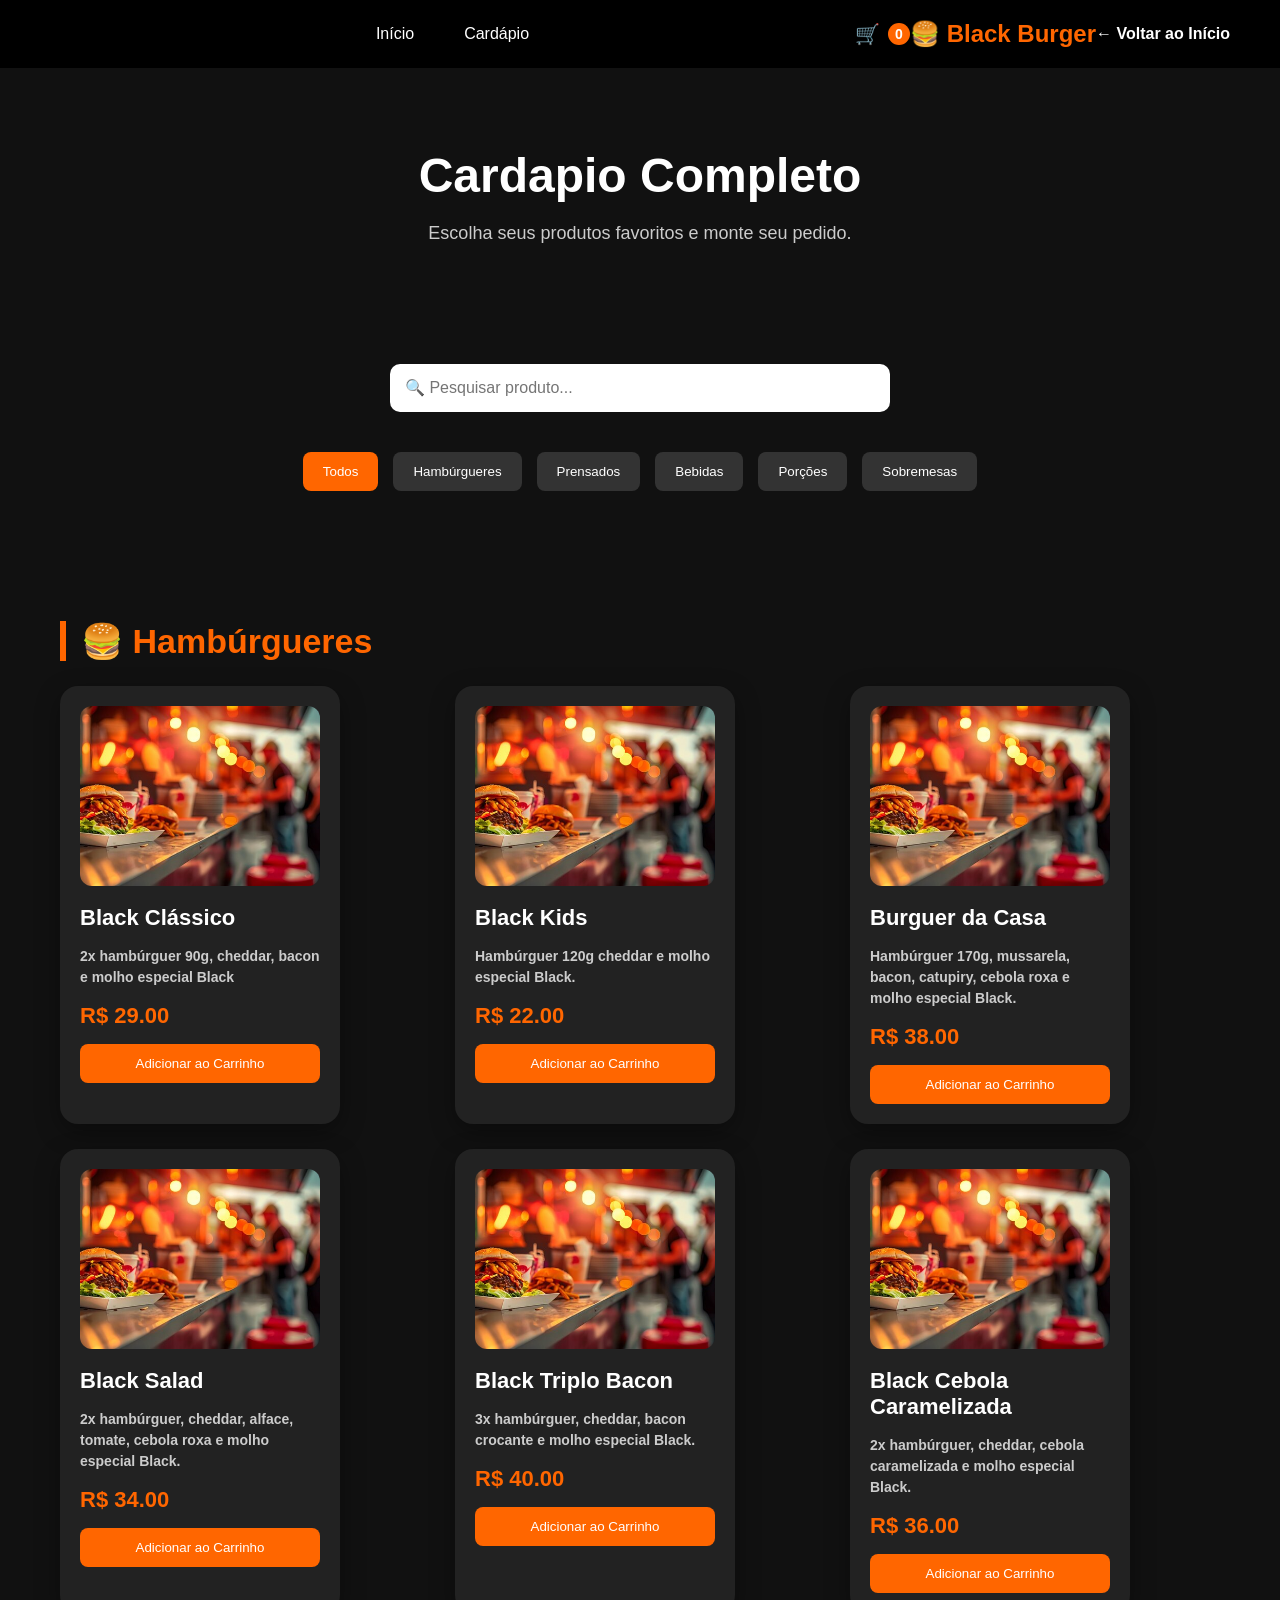
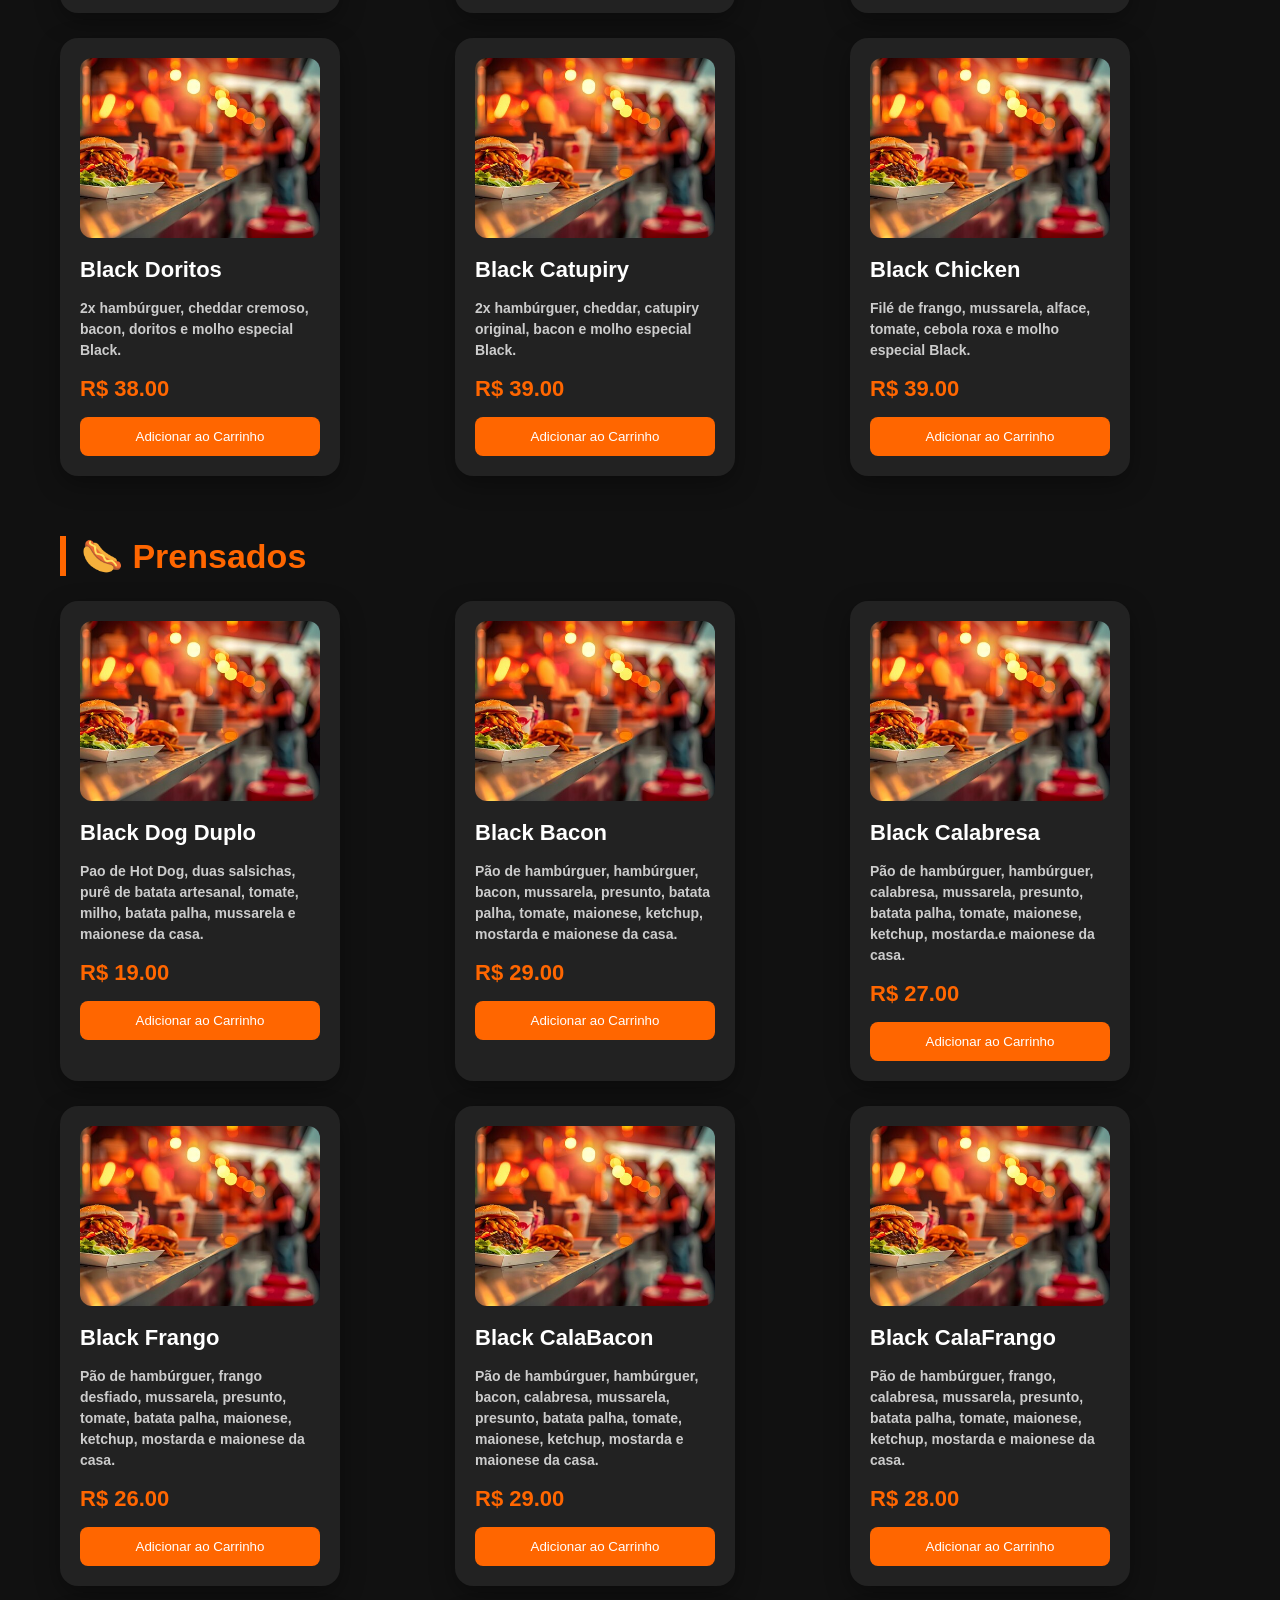
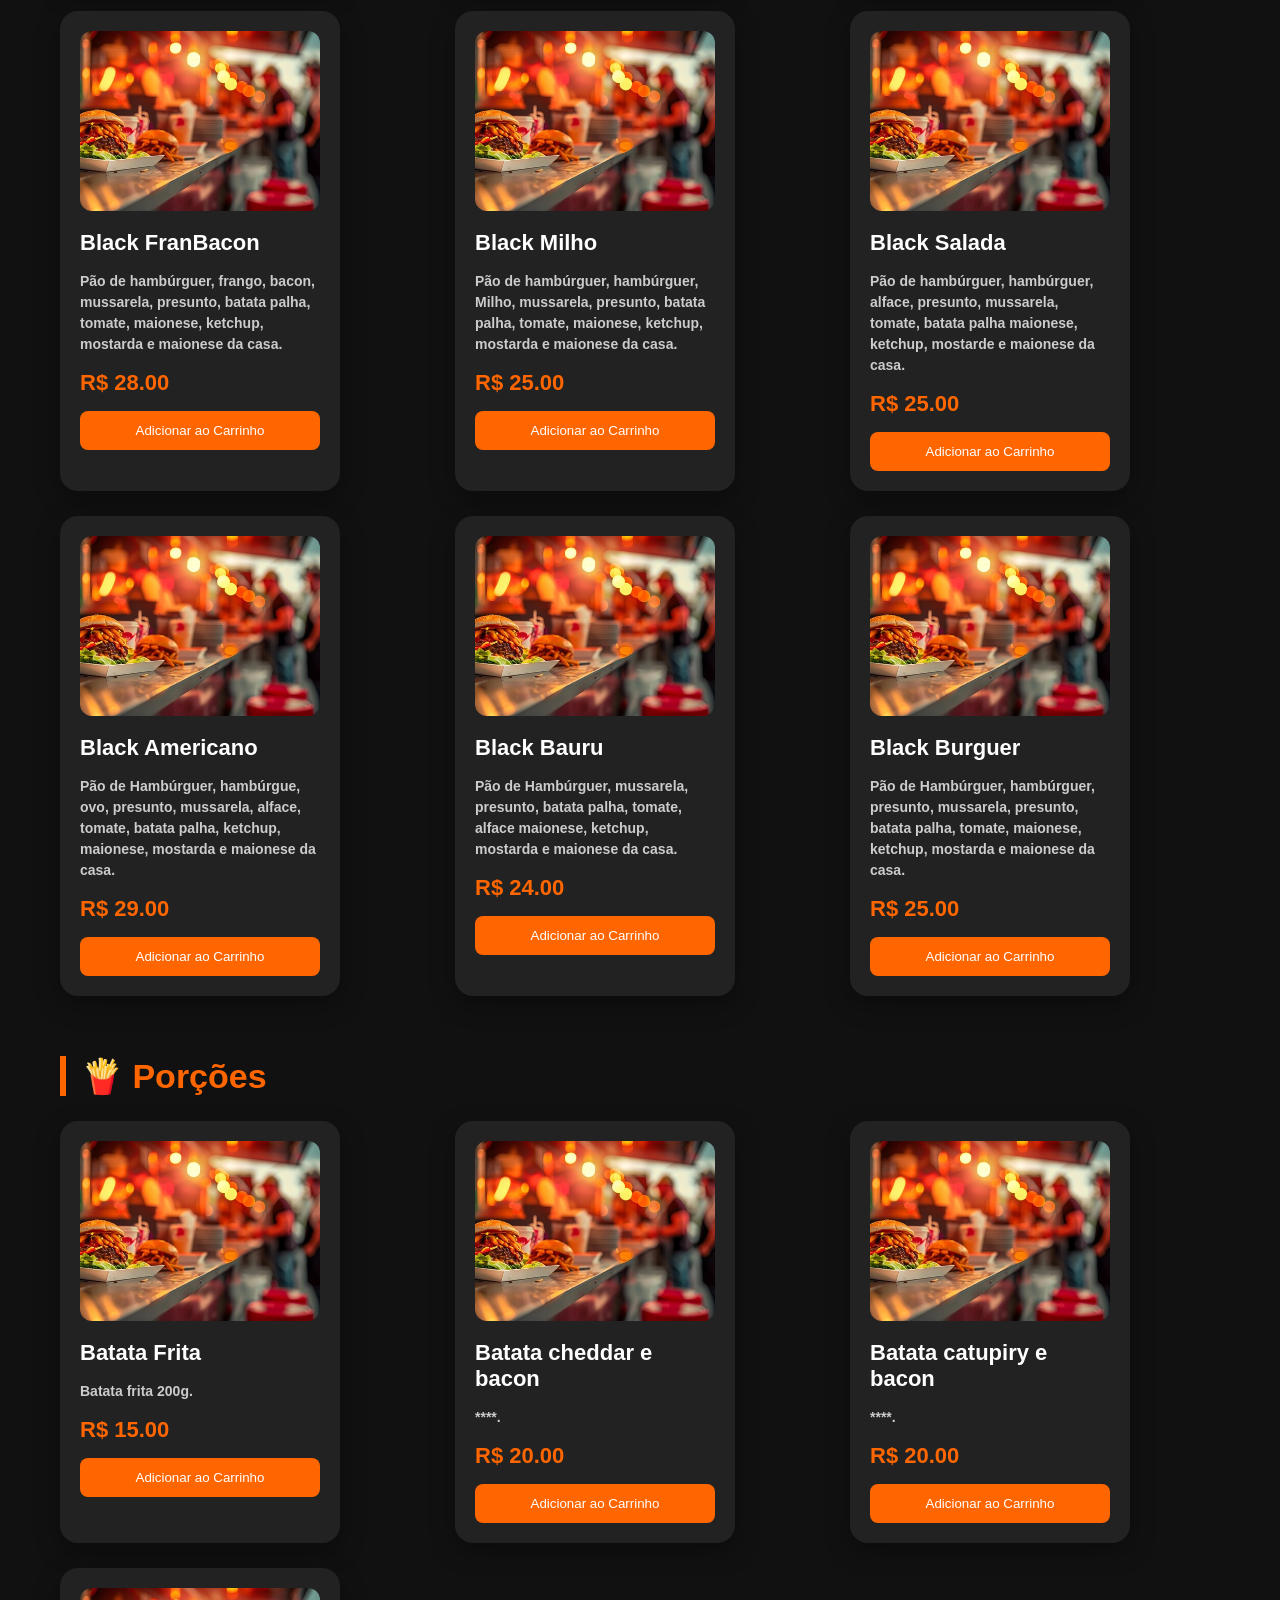
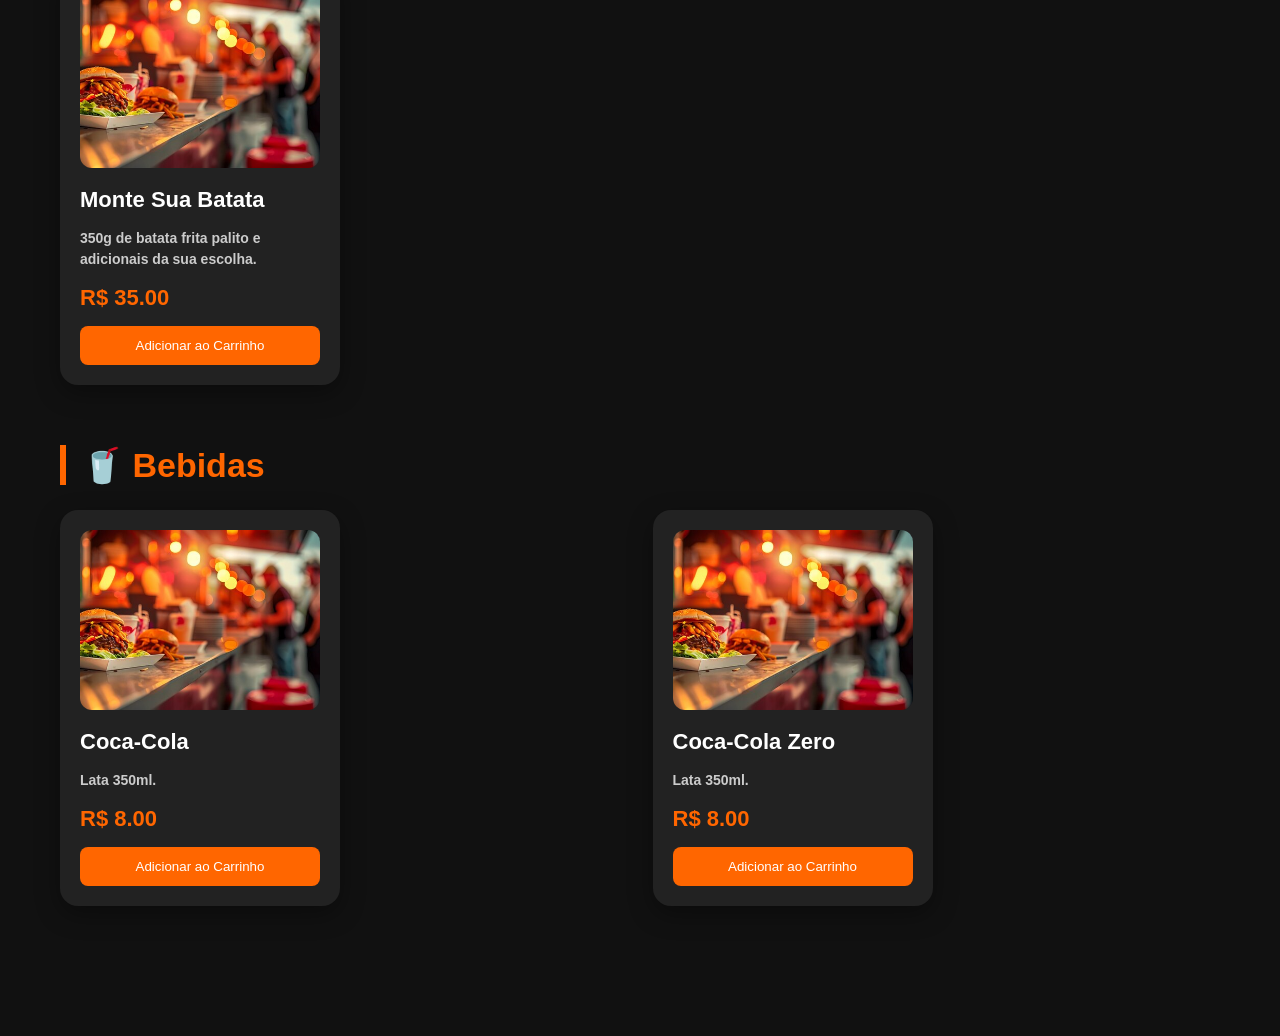
==== commit dca9cc26: "versao funcional" ====
--- a/cardapio.html
+++ b/cardapio.html
@@ -48,6 +48,10 @@
             Total: R$ 0,00
         </h3>
 
+        <button id="limparCarrinho">
+             🗑 Esvaziar Carrinho
+        </button>
+
         <button id="finalizarPedido">
             Finalizar Pedido
         </button>
@@ -172,6 +176,10 @@
 
     <button class="filtro" data-categoria="hamburguer">
         Hambúrgueres
+    </button>
+
+    <button class="filtro" data-categoria="prensado">
+        Prensados
     </button>
 
     <button class="filtro" data-categoria="bebida">
--- a/css/style.css
+++ b/css/style.css
@@ -747,4 +747,38 @@
         transform:scale(1);
     }
 
+}
+
+.preco-item{
+    font-size:14px;
+    color:#777;
+    margin:5px 0;
+}
+
+
+.subtotal{
+    font-weight:bold;
+    color:#ff6600;
+    margin:10px 0;
+}
+
+#limparCarrinho{
+    width:100%;
+    padding:12px;
+    margin-top:10px;
+    border:none;
+    border-radius:10px;
+    background:#c62828;
+    color:white;
+    font-size:16px;
+    font-weight:bold;
+    cursor:pointer;
+    transition:.3s;
+}
+
+
+#limparCarrinho:hover{
+    background:#e53935;
+    transform:translateY(-2px);
+    box-shadow:0 8px 15px rgba(198,40,40,.4);
 }
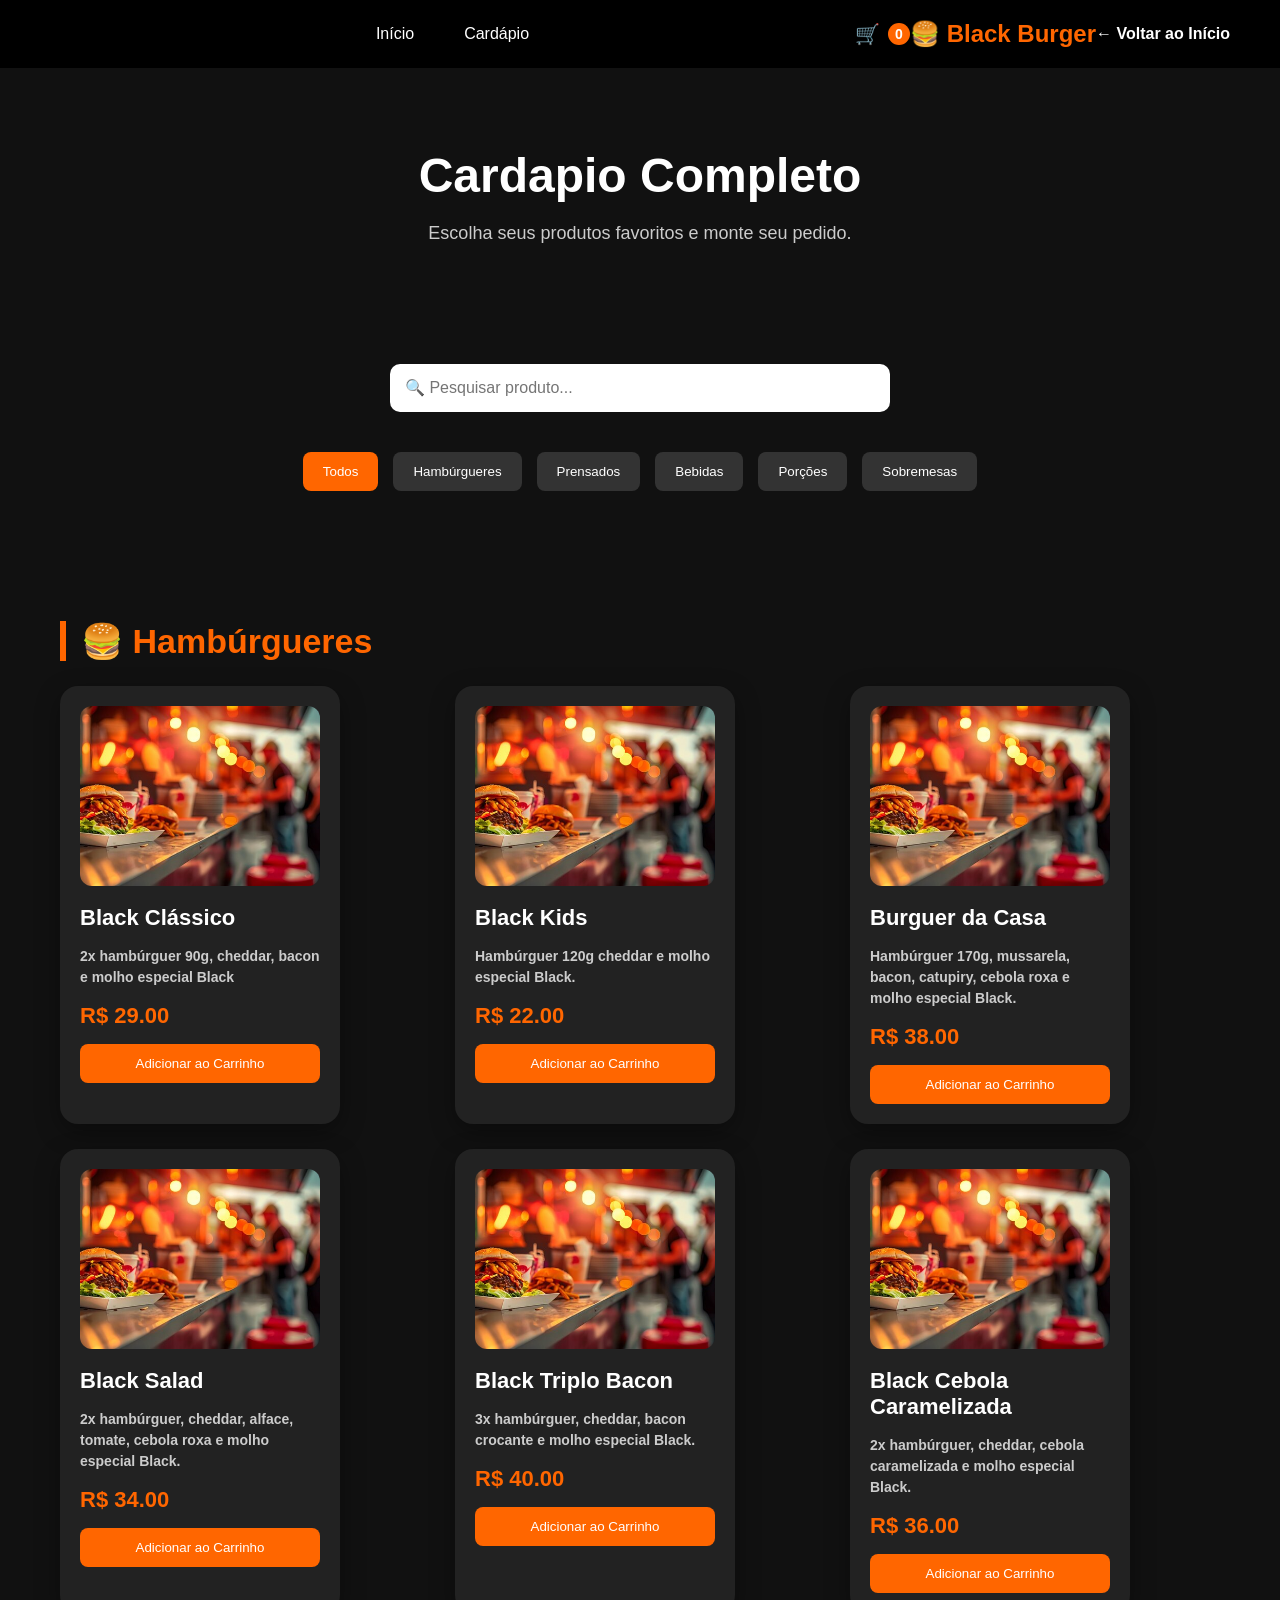
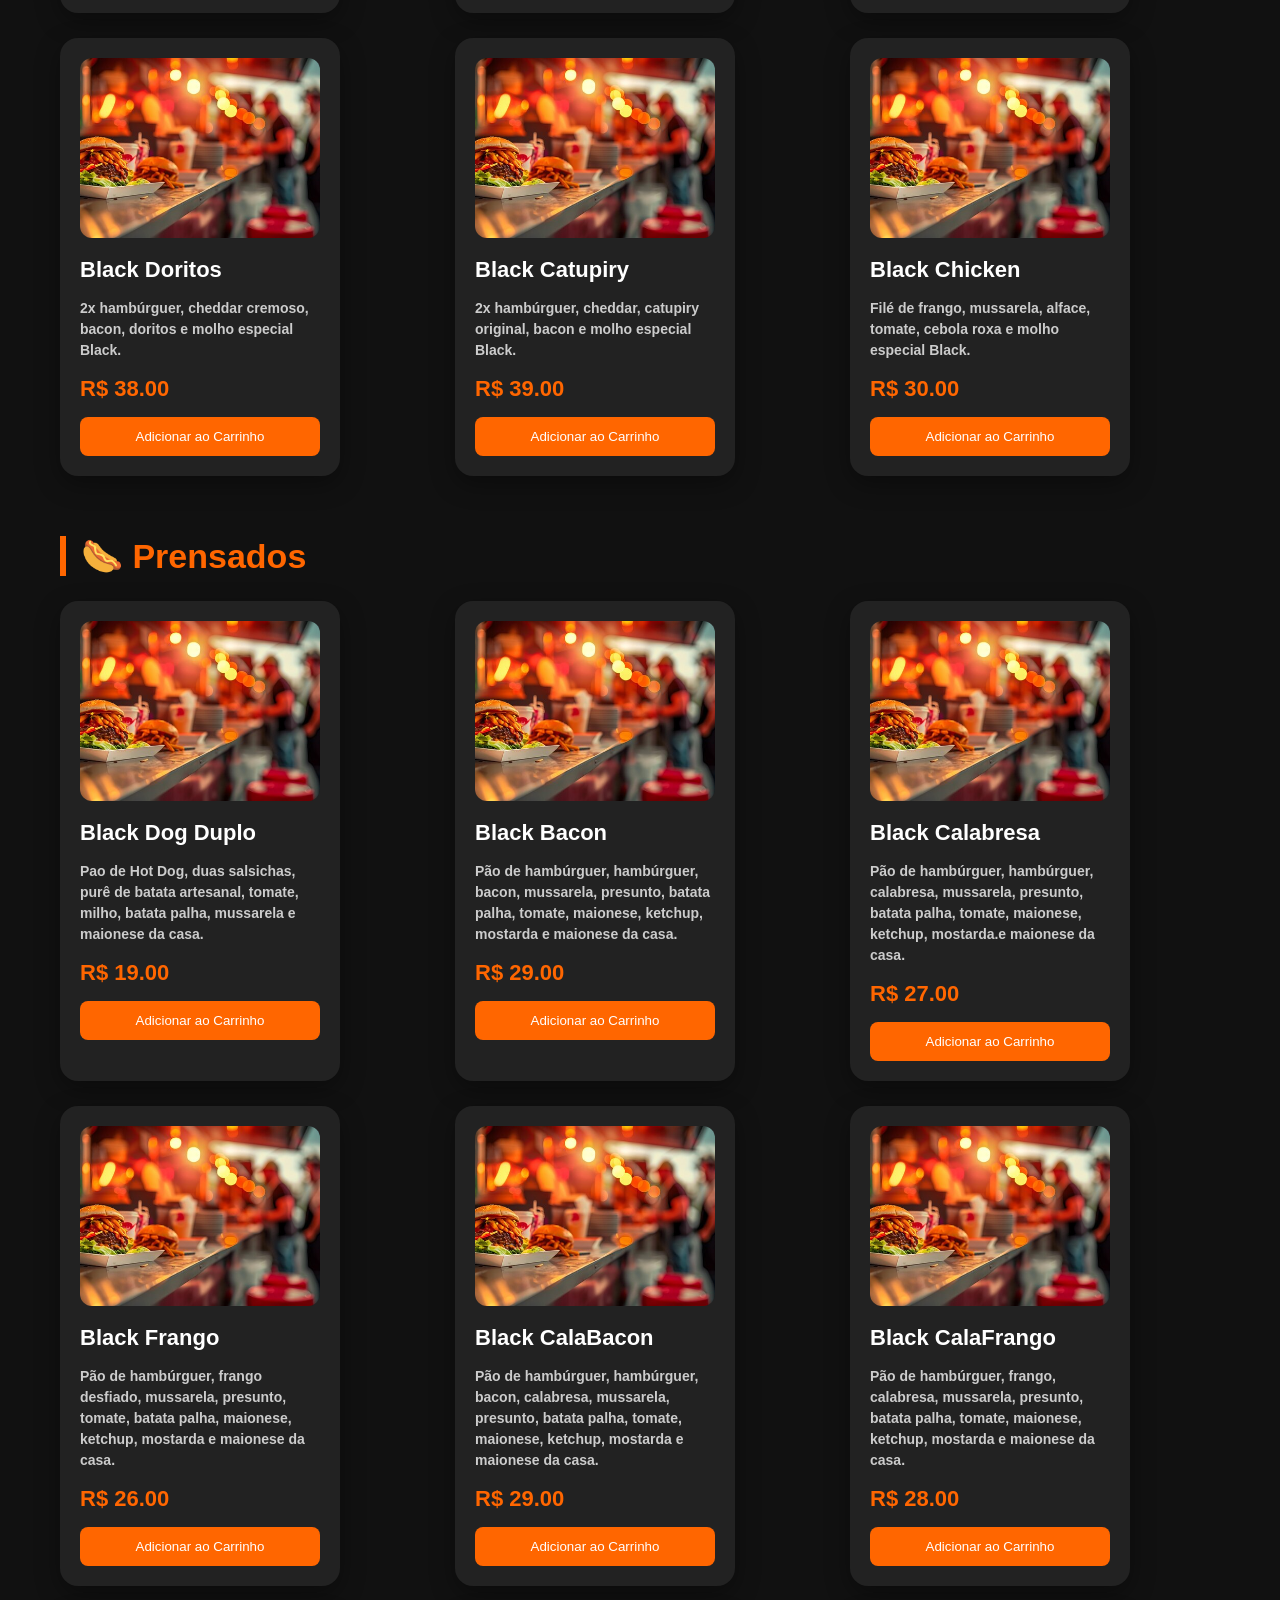
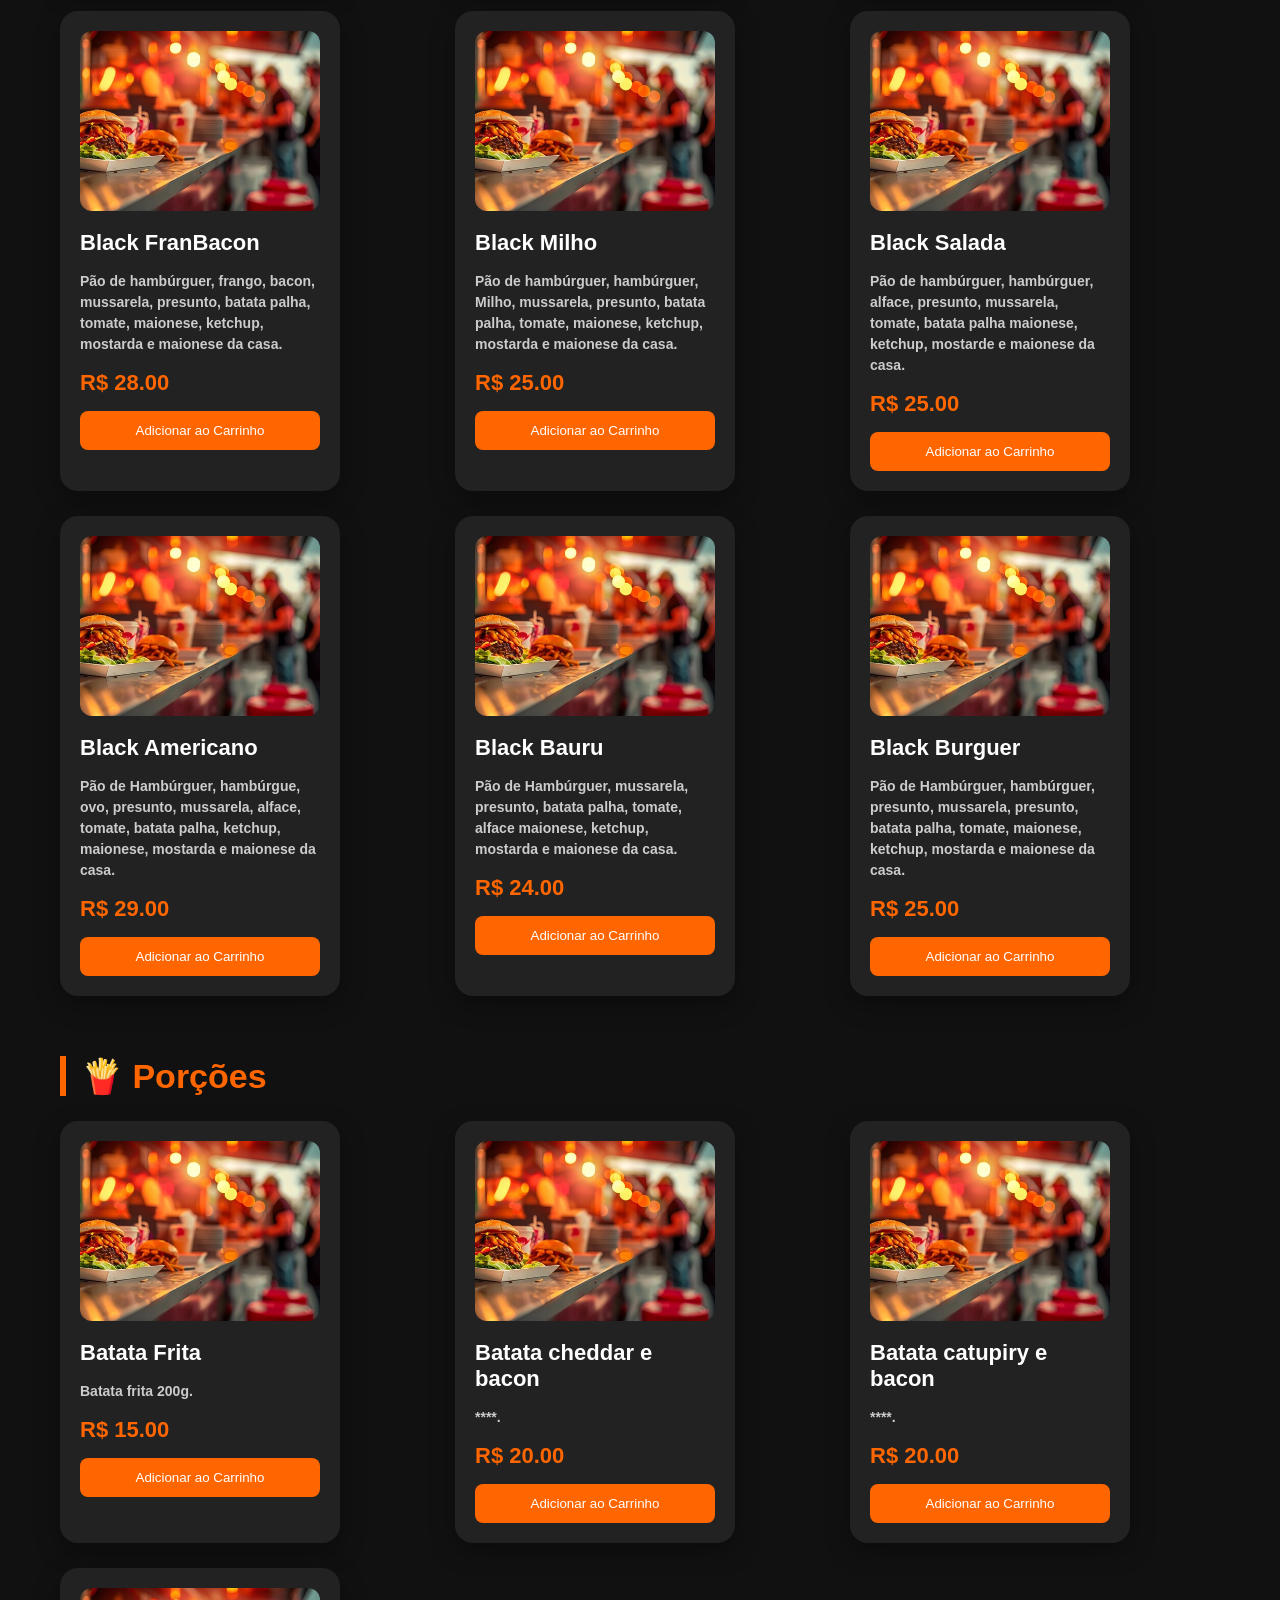
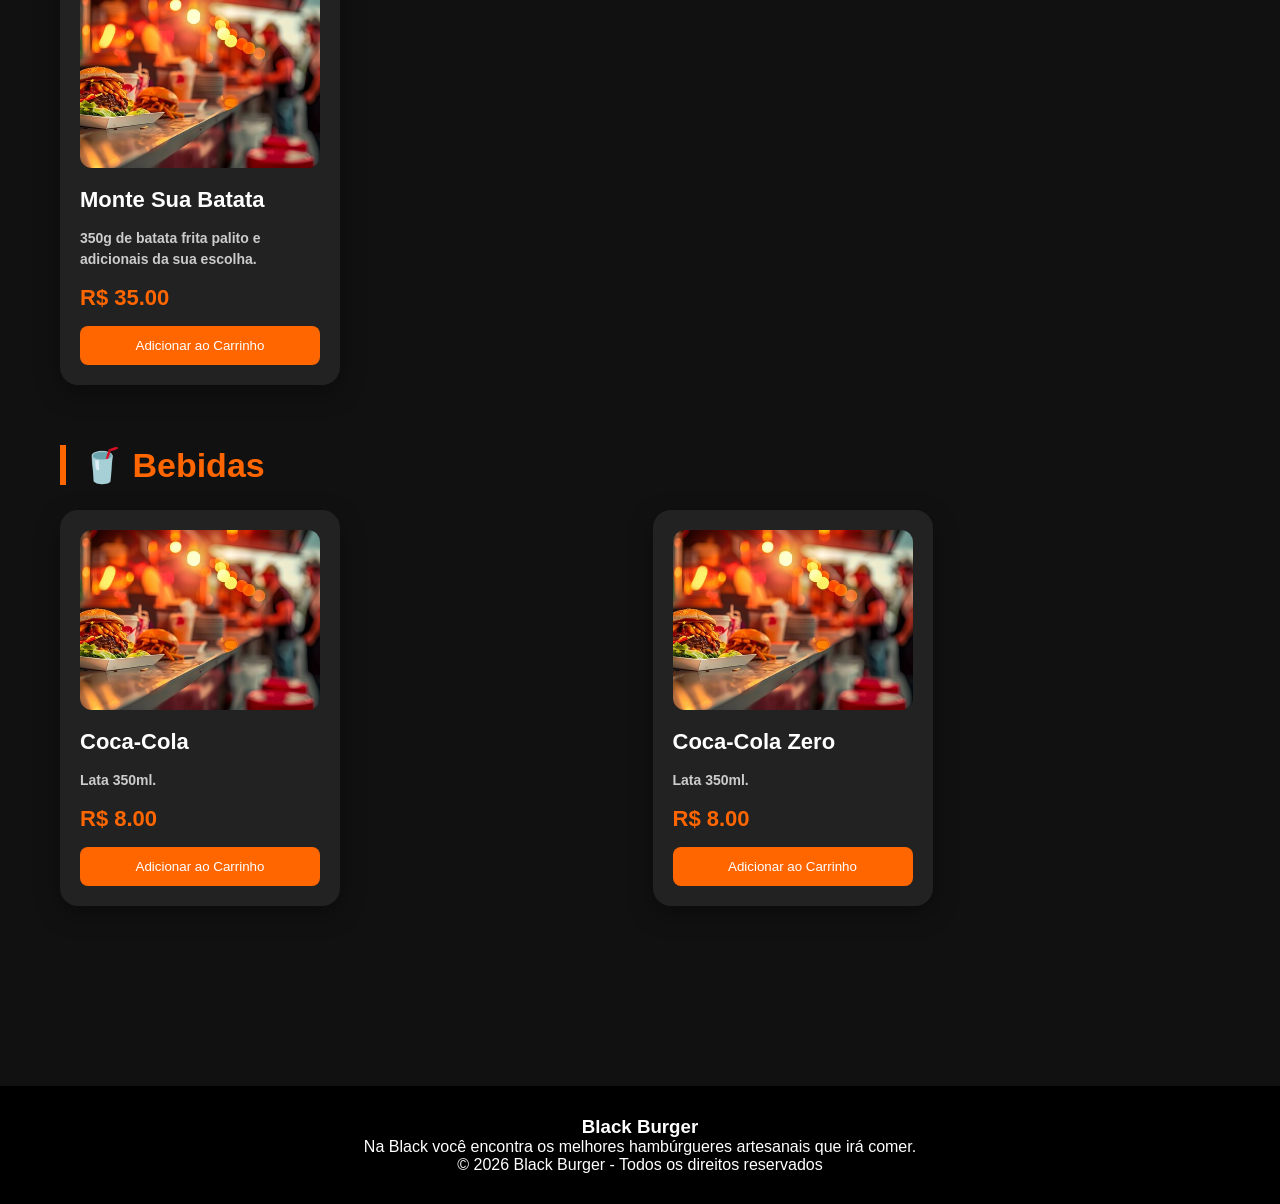
==== commit 60e58258: "Detalhes melhorados" ====
--- a/cardapio.html
+++ b/cardapio.html
@@ -232,6 +232,19 @@
 
 </div>
 
+<footer>
+
+  <h3>Black Burger</h3>
+
+
+  <p>Na Black você encontra os melhores hambúrgueres artesanais que irá comer.</p>
+  
+
+  <p>
+© 2026 Black Burger - Todos os direitos reservados
+</p>
+</footer>
+
 <script src="js/produtos.js"></script>
 <script src="js/toast.js"></script>
 <script src="js/carrinho.js"></script>
--- a/css/style.css
+++ b/css/style.css
@@ -255,7 +255,7 @@
     }
 
     .card:hover{
-  transform: translateY(-8px);
+  transform: translateY(-5px);
 }
 
 .painel-carrinho{
@@ -431,31 +431,6 @@
     transform: translateY(0);
 }
 
-.toast{
-    position: fixed;
-    right: 20px;
-    bottom: 20px;
-    background: #27ae60;
-    color: white;
-    padding: 15px 22px;
-    border-radius: 10px;
-    font-weight: bold;
-    opacity: 0;
-    transform: translateY(30px);
-    transition: .35s;
-    pointer-events: none;
-    z-index: 9999;
-}
-
-.toast.mostrar{
-    opacity: 1;
-    transform: translateY(0);
-}
-
-.overlay.ativo .painel-carrinho{
-    transform: translateX(0);
-}
-
 .carrinho-vazio{
     text-align:center;
     padding:35px 10px;
@@ -674,7 +649,7 @@
     color:#ff6600;
 }
 
-#fecharModal{
+#fecharModalPedido{
     background:none;
     border:none;
     color:white;
@@ -683,7 +658,7 @@
     transition:.3s;
 }
 
-#fecharModal:hover{
+#fecharModalPedido:hover{
     color:#ff6600;
     transform:rotate(90deg);
 }
@@ -713,6 +688,14 @@
     border-color:#ff6600;
 }
 
+#finalizarPedido:active,
+#enviarPedido:active,
+#limparCarrinho:active,
+.btn-card:active,
+.btn:active{
+    transform:scale(.96);
+}
+
 .formulario textarea{
     height:100px;
     resize:none;
@@ -768,7 +751,7 @@
     margin-top:10px;
     border:none;
     border-radius:10px;
-    background:#c62828;
+    background:#b71c1c;
     color:white;
     font-size:16px;
     font-weight:bold;
@@ -778,7 +761,7 @@
 
 
 #limparCarrinho:hover{
-    background:#e53935;
+    background:#d32f2f;
     transform:translateY(-2px);
     box-shadow:0 8px 15px rgba(198,40,40,.4);
 }
--- a/css/responsivo.css
+++ b/css/responsivo.css
@@ -86,7 +86,7 @@
 
 .card{
     width:100%;
-    padding:15px;
+    padding:18px;
     max-width:350px;
 }
 
@@ -94,13 +94,25 @@
     padding:14px 30px;
 }
 
-#produtos{
+.grid-categoria{
+    display:grid;
     grid-template-columns:1fr;
-    padding:12px;
+    gap:20px;
+    padding:10px;
+}
+
+.grid-categoria .card{
+    width:100%;
+    max-width:350px;
+    margin:auto;
 }
 
 .painel-carrinho{
     width:100%;
+}
+
+.grid-categoria .card img{
+    height:180px;
 }
 
 .cards-diferenciais{
